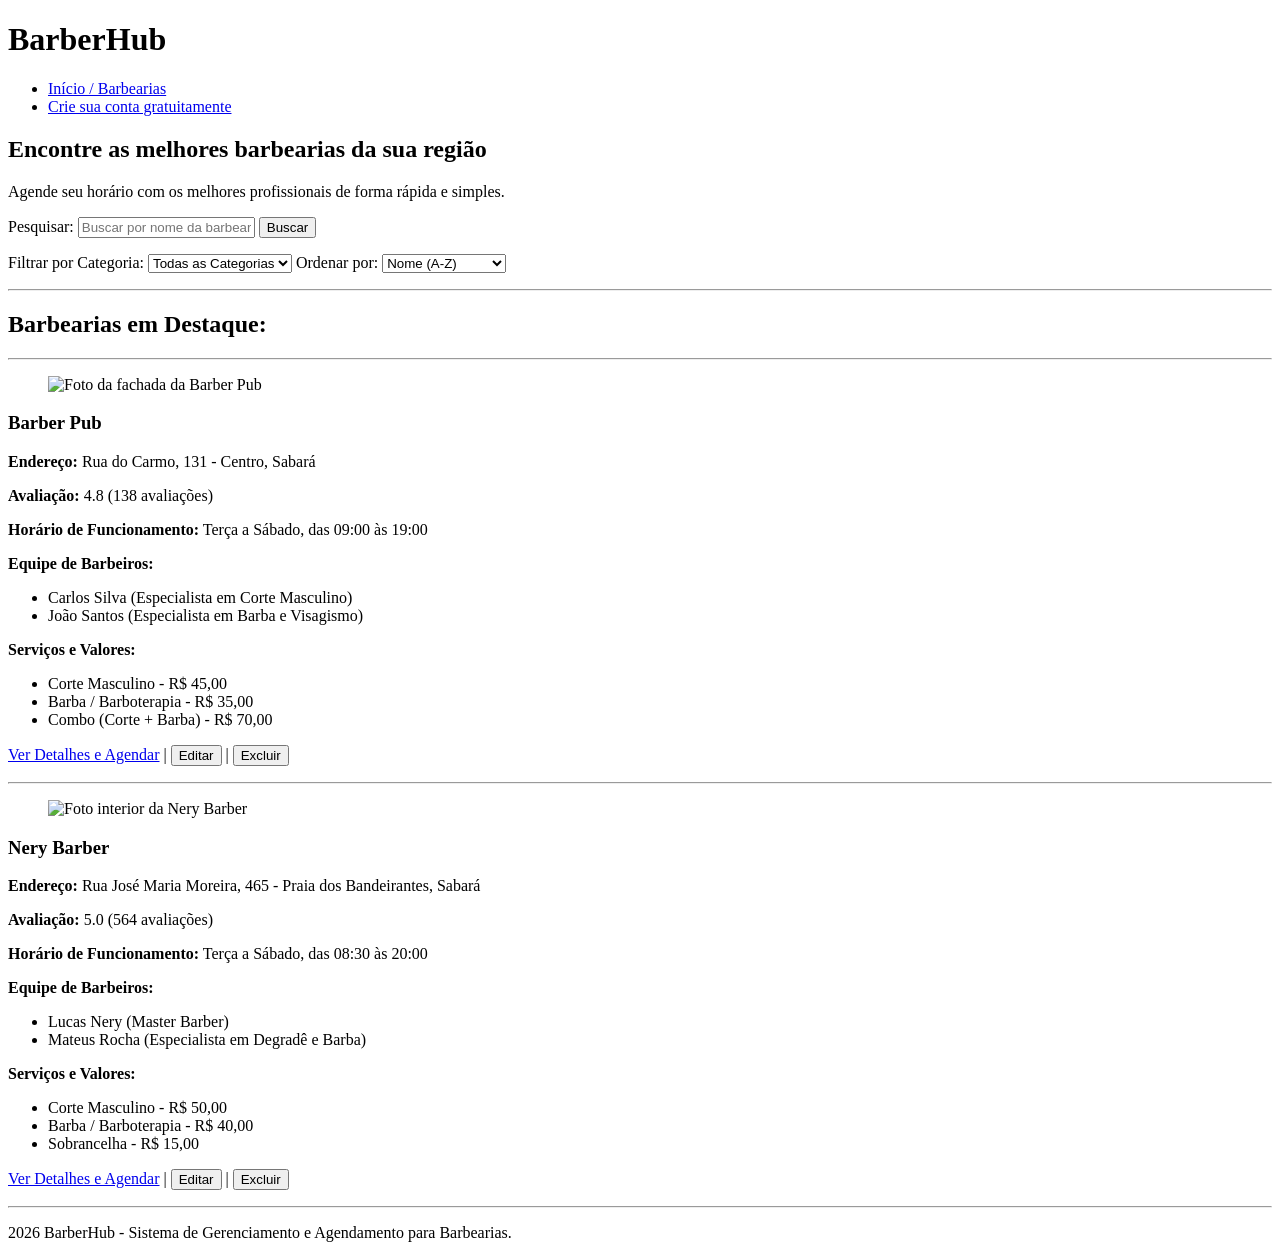
==== index.html @ bd645b92 "fix: ajusta hierarquia de titulos, rotulo de busca, links de navegacao e ids do formulario" ====
<!DOCTYPE html>
<html lang="pt-BR">
<head>
    <meta charset="UTF-8">
    <meta name="viewport" content="width=device-width, initial-scale=1.0">
    <title>BarberHub - Encontre sua Barbearia</title>
</head>
<body>

    <header>
        <h1>BarberHub</h1>
        <nav>
            <ul>
                <li><a href="index.html">Início / Barbearias</a></li>
                <li><a href="pages/cadastro.html">Crie sua conta gratuitamente</a></li>
            </ul>
        </nav>
    </header>

    <main>
        <section>
            <h2>Encontre as melhores barbearias da sua região</h2>
            <p>Agende seu horário com os melhores profissionais de forma rápida e simples.</p>
            
            <form action="index.html" method="GET">
                <p>
                    <label for="busca">Pesquisar:</label>
                    <input type="text" id="busca" name="busca" placeholder="Buscar por nome da barbearia ou cidade...">
                    <button type="submit">Buscar</button>
                </p>
                <p>
                    <label for="filtro-categoria">Filtrar por Categoria:</label>
                    <select id="filtro-categoria" name="categoria">
                        <option value="todas">Todas as Categorias</option>
                        <option value="tradicional">Tradicional</option>
                        <option value="premium">Premium</option>
                        <option value="pub">Barber Pub / Bar</option>
                    </select>

                    <label for="ordenacao">Ordenar por:</label>
                    <select id="ordenacao" name="ordenacao">
                        <option value="nome">Nome (A-Z)</option>
                        <option value="avaliacao">Melhor Avaliadas</option>
                        <option value="recentes">Mais Recentes</option>
                    </select>
                </p>
            </form>
        </section>

        <hr>

        <section>
            <h2>Barbearias em Destaque:</h2>

            <hr>

            <article>
                <figure>
                    <img src="assets/barberpub.jpg" alt="Foto da fachada da Barber Pub" width="300">
                </figure>
                <h3>Barber Pub</h3>
                <p><strong>Endereço:</strong> Rua do Carmo, 131 - Centro, Sabará</p>
                <p><strong>Avaliação:</strong> 4.8 (138 avaliações)</p>
                <p><strong>Horário de Funcionamento:</strong> Terça a Sábado, das 09:00 às 19:00</p>
                
                <p><strong>Equipe de Barbeiros:</strong></p>
                <ul>
                    <li>Carlos Silva (Especialista em Corte Masculino)</li>
                    <li>João Santos (Especialista em Barba e Visagismo)</li>
                </ul>

                <p><strong>Serviços e Valores:</strong></p>
                <ul>
                    <li>Corte Masculino - R$ 45,00</li>
                    <li>Barba / Barboterapia - R$ 35,00</li>
                    <li>Combo (Corte + Barba) - R$ 70,00</li>
                </ul>
                <p>
                    <a href="pages/detalhesBarberPub.html">Ver Detalhes e Agendar</a> | 
                    <button type="button">Editar</button> | 
                    <button type="button">Excluir</button>
                </p>
            </article>

            <hr>

            <article>
                <figure>
                    <img src="assets/nerybarber.jpg" alt="Foto interior da Nery Barber" width="300">
                </figure>
                <h3>Nery Barber</h3>
                <p><strong>Endereço:</strong> Rua José Maria Moreira, 465 - Praia dos Bandeirantes, Sabará</p>
                <p><strong>Avaliação:</strong> 5.0 (564 avaliações)</p>
                <p><strong>Horário de Funcionamento:</strong> Terça a Sábado, das 08:30 às 20:00</p>
                
                <p><strong>Equipe de Barbeiros:</strong></p>
                <ul>
                    <li>Lucas Nery (Master Barber)</li>
                    <li>Mateus Rocha (Especialista em Degradê e Barba)</li>
                </ul>

                <p><strong>Serviços e Valores:</strong></p>
                <ul>
                    <li>Corte Masculino - R$ 50,00</li>
                    <li>Barba / Barboterapia - R$ 40,00</li>
                    <li>Sobrancelha - R$ 15,00</li>
                </ul>
                <p>
                    <a href="pages/detalhesNeryBarber.html">Ver Detalhes e Agendar</a> | 
                    <button type="button">Editar</button> | 
                    <button type="button">Excluir</button>
                </p>
            </article>
        </section>
    </main>

    <hr>

    <footer>
        <p>2026 BarberHub - Sistema de Gerenciamento e Agendamento para Barbearias.</p>
    </footer>

</body>
</html>
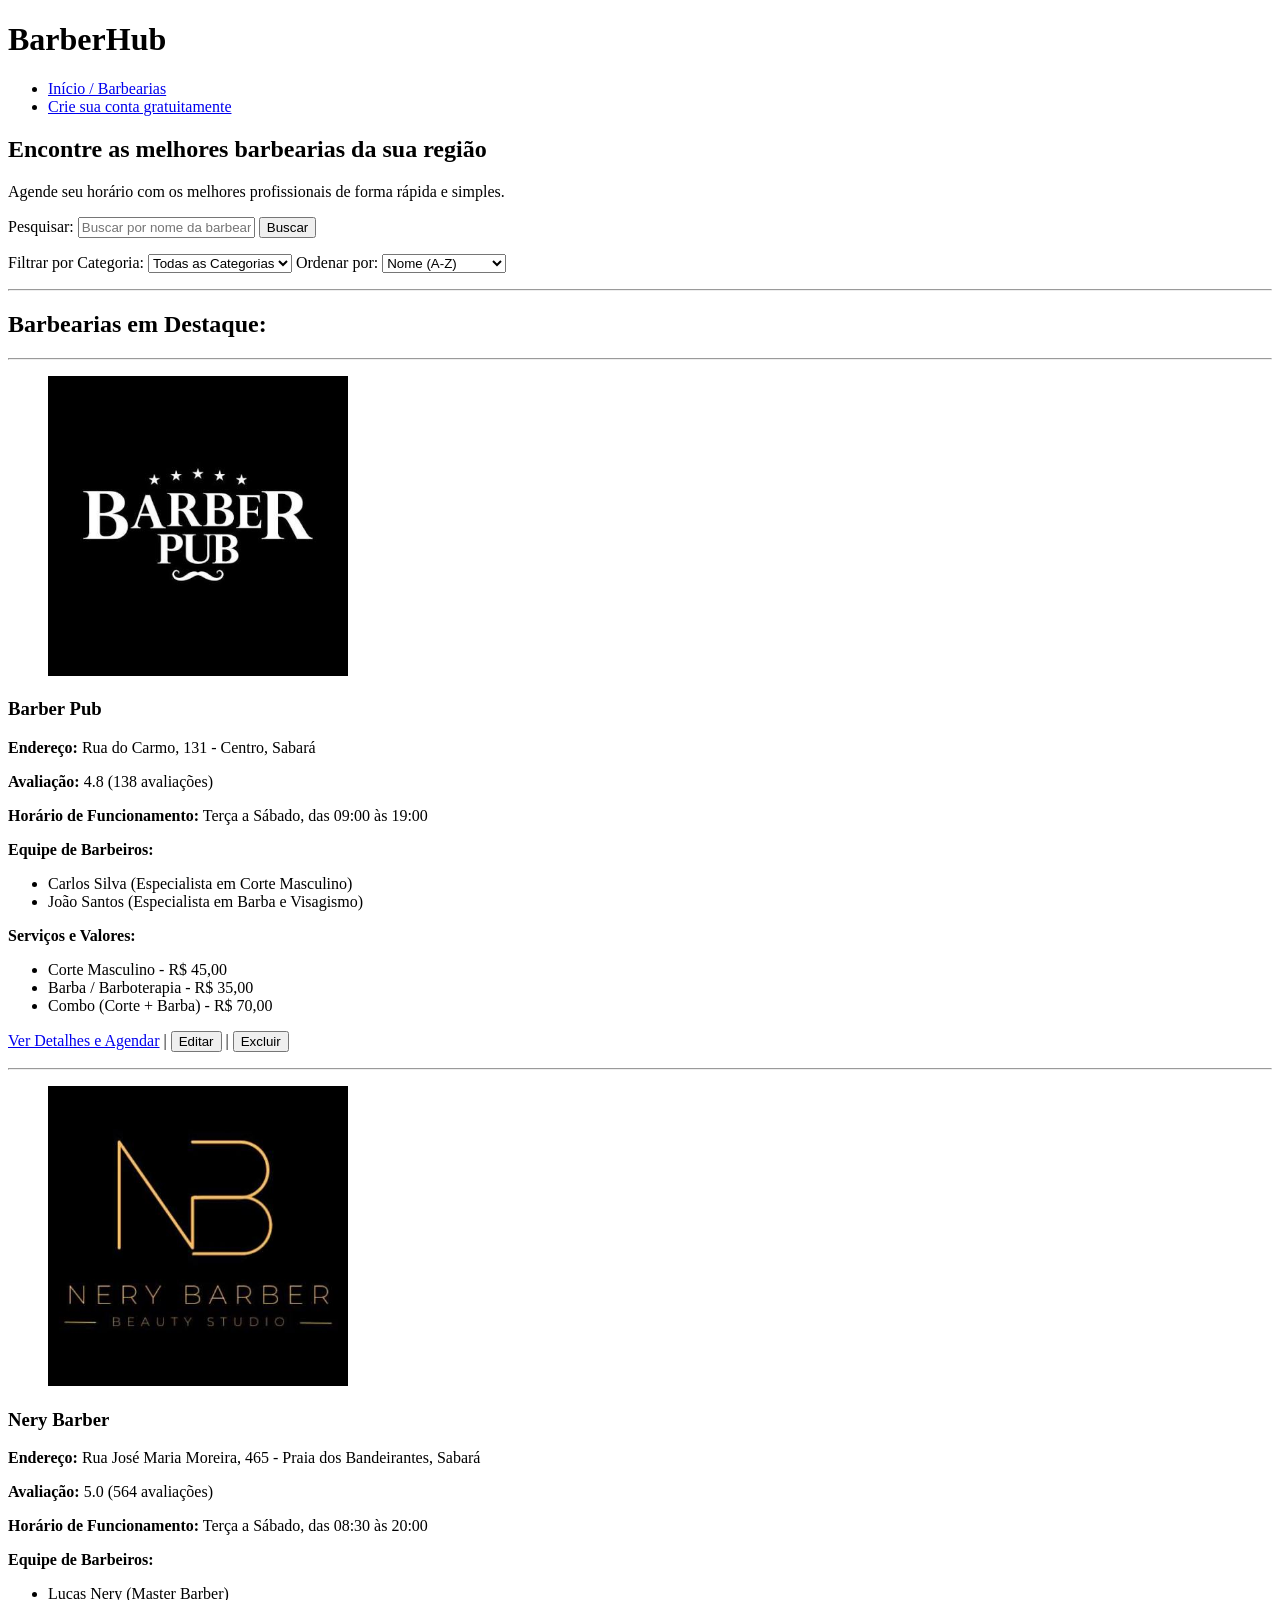
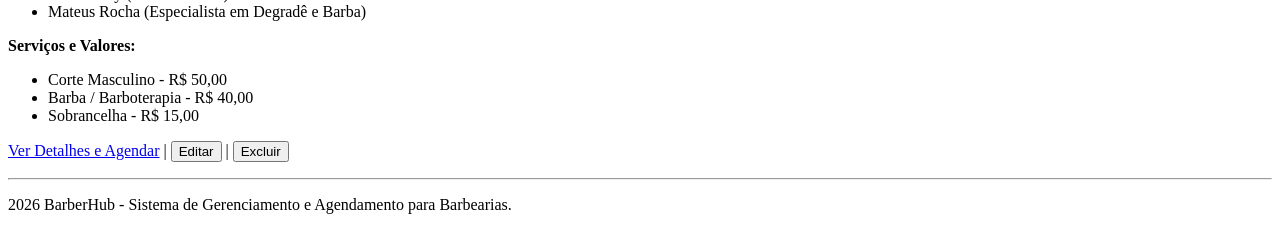
==== commit 9713866a: "fix: ajusta caminhos das imagens e fecha bloco de codigo no readme" ====
--- a/index.html
+++ b/index.html
@@ -56,7 +56,7 @@
 
             <article>
                 <figure>
-                    <img src="assets/barberpub.jpg" alt="Foto da fachada da Barber Pub" width="300">
+                    <img src="assets/img/barberpub.jpg" alt="Foto da fachada da Barber Pub" width="300">
                 </figure>
                 <h3>Barber Pub</h3>
                 <p><strong>Endereço:</strong> Rua do Carmo, 131 - Centro, Sabará</p>
@@ -86,7 +86,7 @@
 
             <article>
                 <figure>
-                    <img src="assets/nerybarber.jpg" alt="Foto interior da Nery Barber" width="300">
+                    <img src="assets/img/nerybarber.jpg" alt="Foto interior da Nery Barber" width="300">
                 </figure>
                 <h3>Nery Barber</h3>
                 <p><strong>Endereço:</strong> Rua José Maria Moreira, 465 - Praia dos Bandeirantes, Sabará</p>
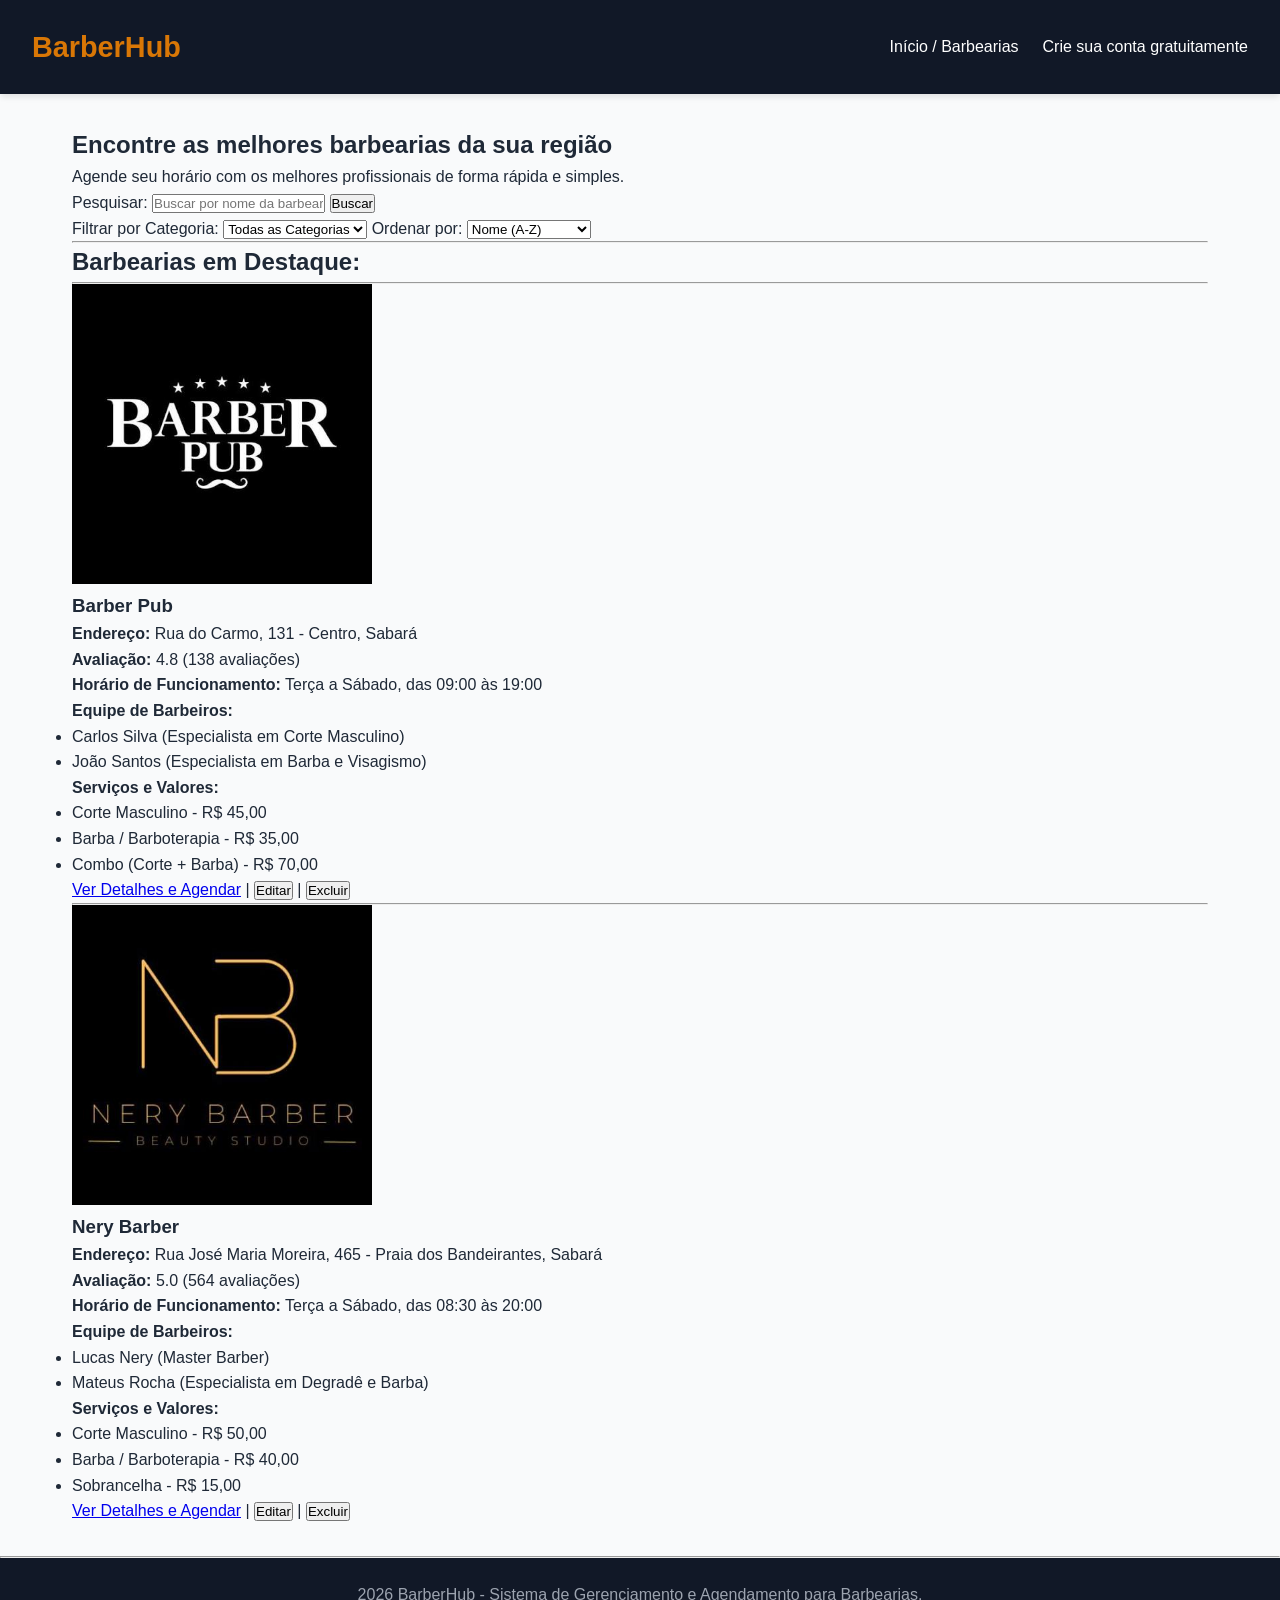
==== commit 689364a4: "style: define identidade visual do sistema e layout base" ====
--- a/index.html
+++ b/index.html
@@ -4,6 +4,7 @@
     <meta charset="UTF-8">
     <meta name="viewport" content="width=device-width, initial-scale=1.0">
     <title>BarberHub - Encontre sua Barbearia</title>
+    <link rel="stylesheet" href="assets/css/style.css">
 </head>
 <body>
 
--- a/assets/css/style.css
+++ b/assets/css/style.css
@@ -0,0 +1,80 @@
+:root {
+    --primary-color: #d97706; 
+    --primary-hover: #b45309;
+    --bg-color: #f9fafb;
+    --text-color: #1f2937;
+    --border-color: #e5e7eb;
+    --card-bg: #ffffff;
+    --danger-color: #dc2626;
+    --font-main: 'Segoe UI', Tahoma, Geneva, Verdana, sans-serif;
+}
+
+* {
+    margin: 0;
+    padding: 0;
+    box-sizing: border-box;
+}
+
+body {
+    font-family: var(--font-main);
+    background-color: var(--bg-color);
+    color: var(--text-color);
+    line-height: 1.6;
+    display: flex;
+    flex-direction: column;
+    min-height: 100vh;
+}
+
+
+*:focus {
+    outline: 2px solid var(--primary-color);
+    outline-offset: 2px;
+}
+
+header {
+    background-color: #111827; 
+    color: #ffffff;
+    padding: 1.5rem 2rem;
+    display: flex;
+    justify-content: space-between;
+    align-items: center;
+    box-shadow: 0 4px 6px -1px rgba(0, 0, 0, 0.1);
+}
+
+header h1 {
+    color: var(--primary-color);
+    font-size: 1.8rem;
+}
+
+nav ul {
+    list-style: none;
+    display: flex;
+    gap: 1.5rem;
+}
+
+nav a {
+    color: #ffffff;
+    text-decoration: none;
+    font-weight: 500;
+    transition: color 0.3s ease;
+}
+
+nav a:hover {
+    color: var(--primary-color);
+}
+
+main {
+    flex: 1; 
+    width: 100%;
+    max-width: 1200px;
+    margin: 0 auto;
+    padding: 2rem;
+}
+
+footer {
+    background-color: #111827;
+    color: #9ca3af;
+    text-align: center;
+    padding: 1.5rem;
+    margin-top: auto;
+}
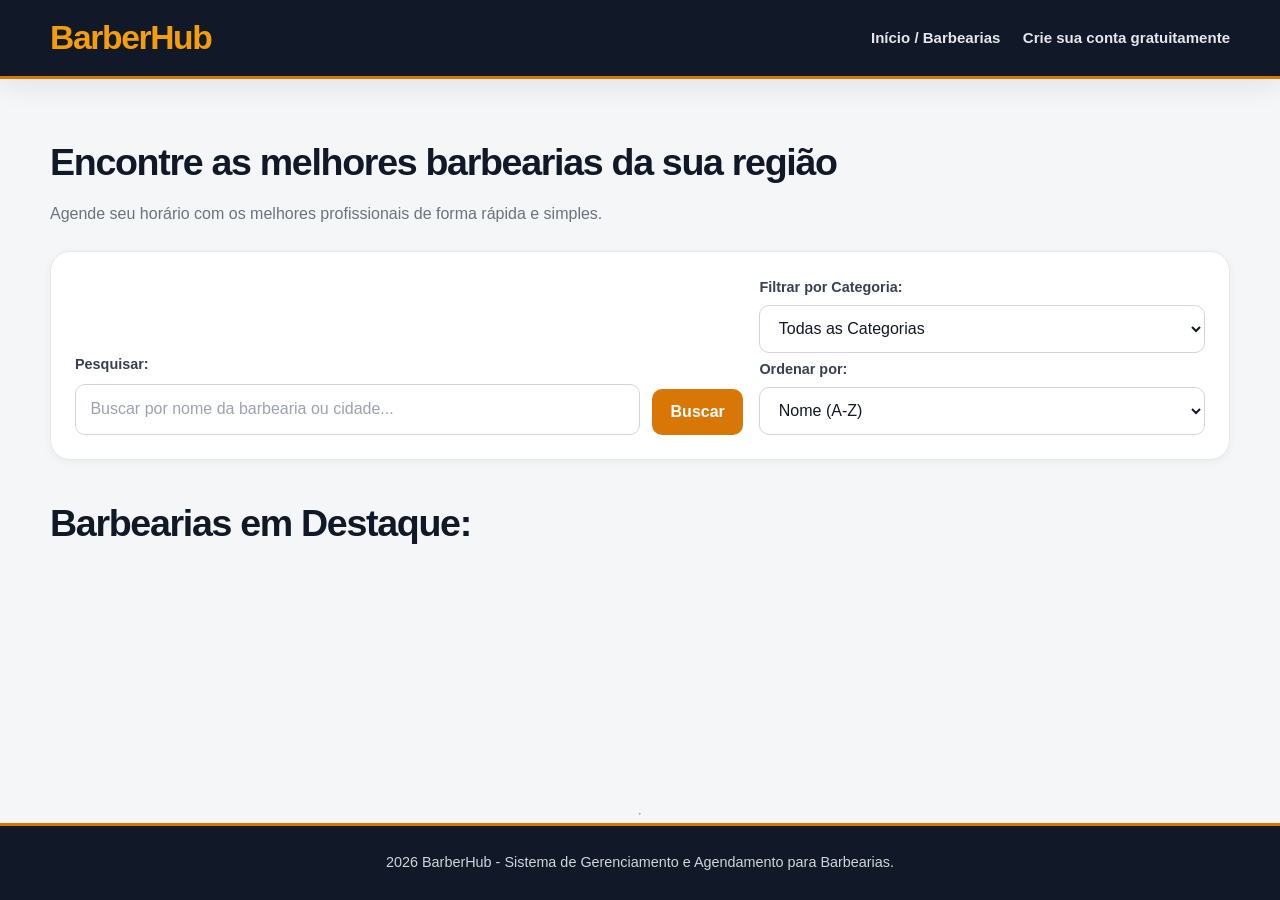
==== commit b131ee3c: "fix: integra JavaScript e corrige funcionalidades do BarberHub" ====
--- a/index.html
+++ b/index.html
@@ -1,3 +1,4 @@
+
 <!DOCTYPE html>
 <html lang="pt-BR">
 <head>
@@ -12,37 +13,94 @@
         <h1>BarberHub</h1>
         <nav>
             <ul>
-                <li><a href="index.html">Início / Barbearias</a></li>
-                <li><a href="pages/cadastro.html">Crie sua conta gratuitamente</a></li>
+                <li>
+                    <a href="index.html">
+                        Início / Barbearias
+                    </a>
+                </li>
+                <li>
+                    <a href="pages/cadastro.html">
+                        Crie sua conta gratuitamente
+                    </a>
+                </li>
             </ul>
         </nav>
     </header>
 
     <main>
         <section>
-            <h2>Encontre as melhores barbearias da sua região</h2>
-            <p>Agende seu horário com os melhores profissionais de forma rápida e simples.</p>
-            
-            <form action="index.html" method="GET">
+            <h2>
+                Encontre as melhores barbearias da sua região
+            </h2>
+
+            <p>
+                Agende seu horário com os melhores
+                profissionais de forma rápida e simples.
+            </p>
+
+            <form action="index.html"
+                  method="GET"
+                  onsubmit="return false;">
+
                 <p>
-                    <label for="busca">Pesquisar:</label>
-                    <input type="text" id="busca" name="busca" placeholder="Buscar por nome da barbearia ou cidade...">
-                    <button type="submit">Buscar</button>
+                    <label for="busca">
+                        Pesquisar:
+                    </label>
+
+                    <input
+                        type="text"
+                        id="busca"
+                        name="busca"
+                        placeholder="Buscar por nome da barbearia ou cidade..."
+                    >
+
+                    <button type="button" id="botao-buscar">
+                        Buscar
+                    </button>
                 </p>
+
                 <p>
-                    <label for="filtro-categoria">Filtrar por Categoria:</label>
-                    <select id="filtro-categoria" name="categoria">
-                        <option value="todas">Todas as Categorias</option>
-                        <option value="tradicional">Tradicional</option>
-                        <option value="premium">Premium</option>
-                        <option value="pub">Barber Pub / Bar</option>
+                    <label for="filtro-categoria">
+                        Filtrar por Categoria:
+                    </label>
+
+                    <select
+                        id="filtro-categoria"
+                        name="categoria"
+                    >
+                        <option value="todas">
+                            Todas as Categorias
+                        </option>
+
+                        <option value="tradicional">
+                            Tradicional
+                        </option>
+
+                        <option value="premium">
+                            Premium
+                        </option>
+
+                        <option value="pub">
+                            Barber Pub / Bar
+                        </option>
                     </select>
 
-                    <label for="ordenacao">Ordenar por:</label>
+                    <label for="ordenacao">
+                        Ordenar por:
+                    </label>
+
                     <select id="ordenacao" name="ordenacao">
-                        <option value="nome">Nome (A-Z)</option>
-                        <option value="avaliacao">Melhor Avaliadas</option>
-                        <option value="recentes">Mais Recentes</option>
+                        <option value="nome">
+                            Nome (A-Z)
+                        </option>
+
+                        <option value="avaliacao">
+                            Melhor Avaliadas
+                        </option>
+
+                        <option value="recentes">
+                            Mais Recentes
+                        </option>
                     </select>
                 </p>
             </form>
@@ -53,73 +111,41 @@
         <section>
             <h2>Barbearias em Destaque:</h2>
 
-            <hr>
+            <p
+                id="estado-lista"
+                role="status"
+                aria-live="polite"
+            ></p>
+        </section>
 
-            <article>
-                <figure>
-                    <img src="assets/img/barberpub.jpg" alt="Foto da fachada da Barber Pub" width="300">
-                </figure>
-                <h3>Barber Pub</h3>
-                <p><strong>Endereço:</strong> Rua do Carmo, 131 - Centro, Sabará</p>
-                <p><strong>Avaliação:</strong> 4.8 (138 avaliações)</p>
-                <p><strong>Horário de Funcionamento:</strong> Terça a Sábado, das 09:00 às 19:00</p>
-                
-                <p><strong>Equipe de Barbeiros:</strong></p>
-                <ul>
-                    <li>Carlos Silva (Especialista em Corte Masculino)</li>
-                    <li>João Santos (Especialista em Barba e Visagismo)</li>
-                </ul>
+        <section
+            id="lista-barbearias"
+            aria-label="Barbearias cadastradas"
+        >
+            <!--
+                As barbearias serão carregadas
+                automaticamente pelo JavaScript.
 
-                <p><strong>Serviços e Valores:</strong></p>
-                <ul>
-                    <li>Corte Masculino - R$ 45,00</li>
-                    <li>Barba / Barboterapia - R$ 35,00</li>
-                    <li>Combo (Corte + Barba) - R$ 70,00</li>
-                </ul>
-                <p>
-                    <a href="pages/detalhesBarberPub.html">Ver Detalhes e Agendar</a> | 
-                    <button type="button">Editar</button> | 
-                    <button type="button">Excluir</button>
-                </p>
-            </article>
-
-            <hr>
-
-            <article>
-                <figure>
-                    <img src="assets/img/nerybarber.jpg" alt="Foto interior da Nery Barber" width="300">
-                </figure>
-                <h3>Nery Barber</h3>
-                <p><strong>Endereço:</strong> Rua José Maria Moreira, 465 - Praia dos Bandeirantes, Sabará</p>
-                <p><strong>Avaliação:</strong> 5.0 (564 avaliações)</p>
-                <p><strong>Horário de Funcionamento:</strong> Terça a Sábado, das 08:30 às 20:00</p>
-                
-                <p><strong>Equipe de Barbeiros:</strong></p>
-                <ul>
-                    <li>Lucas Nery (Master Barber)</li>
-                    <li>Mateus Rocha (Especialista em Degradê e Barba)</li>
-                </ul>
-
-                <p><strong>Serviços e Valores:</strong></p>
-                <ul>
-                    <li>Corte Masculino - R$ 50,00</li>
-                    <li>Barba / Barboterapia - R$ 40,00</li>
-                    <li>Sobrancelha - R$ 15,00</li>
-                </ul>
-                <p>
-                    <a href="pages/detalhesNeryBarber.html">Ver Detalhes e Agendar</a> | 
-                    <button type="button">Editar</button> | 
-                    <button type="button">Excluir</button>
-                </p>
-            </article>
+                Os dados são recuperados do
+                localStorage, preservando os
+                cadastros já existentes.
+            -->
         </section>
     </main>
 
     <hr>
 
     <footer>
-        <p>2026 BarberHub - Sistema de Gerenciamento e Agendamento para Barbearias.</p>
+        <p>
+            2026 BarberHub - Sistema de Gerenciamento
+            e Agendamento para Barbearias.
+        </p>
     </footer>
+
+    <script
+        src="assets/js/script.js"
+        defer
+    ></script>
 
 </body>
 </html>
--- a/assets/css/style.css
+++ b/assets/css/style.css
@@ -1,80 +1,799 @@
+/* =========================================================
+   BARBERHUB — FOLHA DE ESTILOS GLOBAL
+   Compatível com index.html e páginas dentro de /pages
+   ========================================================= */
+
+/* 1. Design tokens */
 :root {
-    --primary-color: #d97706; 
-    --primary-hover: #b45309;
-    --bg-color: #f9fafb;
-    --text-color: #1f2937;
-    --border-color: #e5e7eb;
-    --card-bg: #ffffff;
-    --danger-color: #dc2626;
-    --font-main: 'Segoe UI', Tahoma, Geneva, Verdana, sans-serif;
-}
-
-* {
-    margin: 0;
-    padding: 0;
+    --bh-primary: #d97706;
+    --bh-primary-hover: #b45309;
+    --bh-primary-soft: #fff7ed;
+    --bh-dark: #111827;
+    --bh-dark-soft: #1f2937;
+    --bh-bg: #f5f6f8;
+    --bh-surface: #ffffff;
+    --bh-text: #1f2937;
+    --bh-muted: #6b7280;
+    --bh-border: #e5e7eb;
+    --bh-border-strong: #d1d5db;
+    --bh-danger: #dc2626;
+    --bh-danger-hover: #b91c1c;
+    --bh-success: #15803d;
+    --bh-radius-sm: 8px;
+    --bh-radius-md: 14px;
+    --bh-radius-lg: 20px;
+    --bh-shadow-sm: 0 2px 8px rgba(17, 24, 39, .05);
+    --bh-shadow-md: 0 8px 24px rgba(17, 24, 39, .08);
+    --bh-shadow-lg: 0 14px 35px rgba(17, 24, 39, .12);
+    --bh-transition: 180ms ease;
+    --bh-container: 1180px;
+    --bh-font: "Segoe UI", Tahoma, Geneva, Verdana, sans-serif;
+}
+
+/* 2. Reset e acessibilidade */
+*, *::before, *::after {
     box-sizing: border-box;
 }
 
+html {
+    scroll-behavior: smooth;
+    scroll-padding-top: 1rem;
+}
+
 body {
-    font-family: var(--font-main);
-    background-color: var(--bg-color);
-    color: var(--text-color);
-    line-height: 1.6;
+    min-height: 100vh;
+    margin: 0;
     display: flex;
     flex-direction: column;
-    min-height: 100vh;
-}
-
-
-*:focus {
-    outline: 2px solid var(--primary-color);
-    outline-offset: 2px;
-}
-
+    color: var(--bh-text);
+    background: var(--bh-bg);
+    font-family: var(--bh-font);
+    font-size: 16px;
+    line-height: 1.6;
+    -webkit-font-smoothing: antialiased;
+}
+
+img {
+    display: block;
+    max-width: 100%;
+}
+
+a {
+    color: var(--bh-primary-hover);
+    text-underline-offset: 3px;
+    transition: color var(--bh-transition);
+}
+
+a:hover {
+    color: var(--bh-primary);
+}
+
+button, input, select, textarea {
+    font: inherit;
+}
+
+button, select, input[type="checkbox"], input[type="radio"] {
+    cursor: pointer;
+}
+
+button:disabled, input:disabled, select:disabled, textarea:disabled {
+    cursor: not-allowed;
+    opacity: .65;
+}
+
+:focus-visible {
+    outline: 3px solid var(--bh-primary);
+    outline-offset: 3px;
+}
+
+::selection {
+    color: #fff;
+    background: var(--bh-primary);
+}
+
+/* 3. Cabeçalho e navegação */
 header {
-    background-color: #111827; 
-    color: #ffffff;
-    padding: 1.5rem 2rem;
     display: flex;
+    align-items: center;
     justify-content: space-between;
+    flex-wrap: wrap;
+    gap: 1rem 2rem;
+    padding: 1.1rem max(1.5rem, calc((100% - var(--bh-container)) / 2));
+    color: #fff;
+    background: var(--bh-dark);
+    border-bottom: 3px solid var(--bh-primary);
+    box-shadow: var(--bh-shadow-md);
+}
+
+header h1 {
+    margin: 0;
+    color: #f59e0b;
+    font-size: clamp(1.6rem, 3vw, 2.1rem);
+    font-weight: 800;
+    line-height: 1.2;
+    letter-spacing: -.04em;
+}
+
+nav ul {
+    display: flex;
     align-items: center;
-    box-shadow: 0 4px 6px -1px rgba(0, 0, 0, 0.1);
-}
-
-header h1 {
-    color: var(--primary-color);
-    font-size: 1.8rem;
-}
-
-nav ul {
+    flex-wrap: wrap;
+    gap: .4rem 1.4rem;
+    margin: 0;
+    padding: 0;
     list-style: none;
+}
+
+nav a {
+    display: inline-flex;
+    align-items: center;
+    min-height: 40px;
+    color: #e5e7eb;
+    font-size: .94rem;
+    font-weight: 650;
+    text-decoration: none;
+}
+
+nav a:hover {
+    color: #fbbf24;
+}
+
+/* 4. Layout principal e títulos */
+main {
+    flex: 1;
+    width: min(var(--bh-container), calc(100% - 3rem));
+    margin-inline: auto;
+    padding-block: clamp(2rem, 5vw, 3.75rem);
+}
+
+main > section {
+    min-width: 0;
+    margin-bottom: 2.5rem;
+}
+
+main h2 {
+    margin: 0 0 .75rem;
+    color: var(--bh-dark);
+    font-size: clamp(1.65rem, 3vw, 2.35rem);
+    font-weight: 800;
+    line-height: 1.25;
+    letter-spacing: -.035em;
+}
+
+main h3 {
+    margin: 0;
+    color: var(--bh-dark);
+    font-size: 1.25rem;
+    line-height: 1.35;
+}
+
+main h4 {
+    margin: 0 0 .65rem;
+    color: var(--bh-dark);
+    font-size: 1.05rem;
+}
+
+main > section > p {
+    color: var(--bh-muted);
+}
+
+main > hr, main > section > hr {
+    display: none;
+}
+
+/* 5. Pesquisa e filtros da página inicial */
+form[action="index.html"] {
+    display: grid;
+    grid-template-columns: minmax(0, 1.5fr) minmax(0, 1fr);
+    align-items: end;
+    gap: 1rem;
+    margin: 1.5rem 0 2.5rem;
+    padding: clamp(1rem, 3vw, 1.5rem);
+    background: var(--bh-surface);
+    border: 1px solid var(--bh-border);
+    border-radius: var(--bh-radius-lg);
+    box-shadow: var(--bh-shadow-sm);
+}
+
+form[action="index.html"] > p {
+    min-width: 0;
     display: flex;
+    flex-direction: column;
+    gap: .45rem;
+    margin: 0;
+}
+
+form[action="index.html"] > p:first-child {
+    display: grid;
+    grid-template-columns: minmax(0, 1fr) auto;
+    align-items: end;
+    gap: .5rem .75rem;
+}
+
+form[action="index.html"] > p:first-child label {
+    grid-column: 1 / -1;
+}
+
+form[action="index.html"] > p:first-child input {
+    min-width: 0;
+}
+
+form[action="index.html"] > p:first-child button {
+    width: auto;
+    margin: 0;
+}
+
+form[action="index.html"] label {
+    margin: 0;
+    font-size: .9rem;
+    font-weight: 700;
+}
+
+form[action="index.html"] > p:nth-child(2) {
+    display: grid;
+    grid-template-columns: 1fr;
+    gap: .35rem;
+}
+
+/* 6. Grade da listagem: cartões sempre alinhados */
+main > section:has(> article) {
+    display: grid;
+    grid-template-columns: repeat(2, minmax(0, 1fr));
+    align-items: stretch;
     gap: 1.5rem;
 }
 
-nav a {
-    color: #ffffff;
+/* Títulos e introdução ocupam a largura da grade */
+main > section:has(> article) > h2,
+main > section:has(> article) > h3,
+main > section:has(> article) > p {
+    grid-column: 1 / -1;
+}
+
+/* Separadores HTML antigos não devem virar colunas vazias */
+main > section:has(> article) > hr {
+    display: none;
+}
+
+/* 7. Cartões de barbearia e painéis */
+article {
+    min-width: 0;
+    display: flex;
+    flex-direction: column;
+    align-items: stretch;
+    gap: .8rem;
+    padding: 1.35rem;
+    background: var(--bh-surface);
+    border: 1px solid var(--bh-border);
+    border-radius: var(--bh-radius-lg);
+    box-shadow: var(--bh-shadow-sm);
+    transition: transform var(--bh-transition), box-shadow var(--bh-transition), border-color var(--bh-transition);
+}
+
+main > section:has(> article) > article:hover {
+    transform: translateY(-3px);
+    border-color: #f3c27a;
+    box-shadow: var(--bh-shadow-lg);
+}
+
+article figure {
+    width: 100%;
+    margin: 0 0 .25rem;
+}
+
+article figure img {
+    width: 100%;
+    height: 230px;
+    object-fit: cover;
+    object-position: center;
+    background: #e5e7eb;
+    border-radius: var(--bh-radius-md);
+}
+
+article p {
+    margin: 0;
+    color: var(--bh-muted);
+    overflow-wrap: anywhere;
+}
+
+article p strong {
+    color: var(--bh-dark-soft);
+}
+
+article ul {
+    display: grid;
+    gap: .4rem;
+    margin: 0;
+    padding-left: 1.25rem;
+}
+
+article li {
+    padding-left: .1rem;
+    color: #4b5563;
+}
+
+article li::marker {
+    color: var(--bh-primary);
+}
+
+/* Linha de ações dos cartões da página inicial */
+main > section:has(> article) > article > p:last-child {
+    display: flex;
+    align-items: center;
+    flex-wrap: wrap;
+    gap: .55rem;
+    margin-top: auto;
+    padding-top: 1rem;
+    border-top: 1px solid var(--bh-border);
+}
+
+main > section:has(> article) > article > p:last-child > a,
+main > section:has(> article) > article > p:last-child > button {
+    flex: 1 1 auto;
+    min-width: 0;
+    min-height: 42px;
+    display: inline-flex;
+    align-items: center;
+    justify-content: center;
+    margin: 0;
+    padding: .65rem .8rem;
+    border-radius: var(--bh-radius-sm);
+    font-size: .88rem;
+    font-weight: 700;
+    text-align: center;
     text-decoration: none;
-    font-weight: 500;
-    transition: color 0.3s ease;
-}
-
-nav a:hover {
-    color: var(--primary-color);
-}
-
-main {
-    flex: 1; 
-    width: 100%;
-    max-width: 1200px;
-    margin: 0 auto;
-    padding: 2rem;
-}
-
+}
+
+main > section:has(> article) > article > p:last-child > a {
+    color: #fff;
+    background: var(--bh-primary);
+}
+
+main > section:has(> article) > article > p:last-child > a:hover {
+    color: #fff;
+    background: var(--bh-primary-hover);
+}
+
+/* Botões de gerenciamento do HTML atual */
+main > section:has(> article) > article > p:last-child > button:last-of-type {
+    color: #fff;
+    background: var(--bh-danger);
+}
+
+main > section:has(> article) > article > p:last-child > button:last-of-type:hover {
+    background: var(--bh-danger-hover);
+}
+
+/* 8. Botões globais */
+button, input[type="submit"], input[type="button"], input[type="reset"], .btn-primary {
+    min-height: 46px;
+    display: inline-flex;
+    align-items: center;
+    justify-content: center;
+    gap: .45rem;
+    padding: .72rem 1.1rem;
+    color: #fff;
+    background: var(--bh-primary);
+    border: 1px solid transparent;
+    border-radius: 10px;
+    font-weight: 750;
+    line-height: 1.3;
+    text-align: center;
+    text-decoration: none;
+    transition: background var(--bh-transition), box-shadow var(--bh-transition), transform var(--bh-transition);
+}
+
+button:hover, input[type="submit"]:hover, input[type="button"]:hover, .btn-primary:hover {
+    color: #fff;
+    background: var(--bh-primary-hover);
+    box-shadow: 0 5px 14px rgba(217, 119, 6, .2);
+}
+
+button:active {
+    transform: translateY(1px);
+}
+
+.btn-danger {
+    color: #fff;
+    background: var(--bh-danger);
+}
+
+.btn-danger:hover {
+    background: var(--bh-danger-hover);
+}
+
+.btn-secondary {
+    color: var(--bh-dark);
+    background: #fff;
+    border-color: var(--bh-border-strong);
+}
+
+.btn-secondary:hover {
+    color: var(--bh-dark);
+    background: #f3f4f6;
+}
+
+/* 9. Todos os formulários de cadastro, login e agendamento */
+main form:not([action="index.html"]) {
+    width: 100%;
+    max-width: 820px;
+    margin: 1.5rem auto 0;
+}
+
+fieldset {
+    min-width: 0;
+    margin: 0 0 1.4rem;
+    padding: clamp(1rem, 3vw, 1.6rem);
+    background: var(--bh-surface);
+    border: 1px solid var(--bh-border);
+    border-radius: var(--bh-radius-lg);
+    box-shadow: var(--bh-shadow-sm);
+}
+
+legend {
+    max-width: 100%;
+    padding: .4rem .8rem;
+    color: #fff;
+    background: var(--bh-dark);
+    border-radius: var(--bh-radius-sm);
+    font-size: .92rem;
+    font-weight: 800;
+    line-height: 1.5;
+}
+
+fieldset > p {
+    margin: 1rem 0 0;
+}
+
+fieldset > p:first-of-type {
+    margin-top: .4rem;
+}
+
+form label {
+    display: block;
+    margin: 0 0 .4rem;
+    color: #374151;
+    font-size: .92rem;
+    font-weight: 700;
+}
+
+form label + br {
+    display: none;
+}
+
+/* Campos com largura consistente */
+form input:not([type="radio"]):not([type="checkbox"]):not([type="file"]):not([type="submit"]):not([type="button"]):not([type="reset"]):not([type="hidden"]),
+form select,
+form textarea {
+    display: block;
+    width: 100%;
+    min-width: 0;
+    min-height: 48px;
+    padding: .78rem .9rem;
+    color: var(--bh-dark);
+    background: #fff;
+    border: 1px solid var(--bh-border-strong);
+    border-radius: 10px;
+    font-size: 1rem;
+    line-height: 1.5;
+    transition: border-color var(--bh-transition), box-shadow var(--bh-transition);
+}
+
+form input::placeholder, form textarea::placeholder {
+    color: #9ca3af;
+}
+
+form input:focus, form select:focus, form textarea:focus {
+    outline: none;
+    border-color: var(--bh-primary);
+    box-shadow: 0 0 0 4px rgba(217, 119, 6, .12);
+}
+
+form textarea {
+    min-height: 130px;
+    resize: vertical;
+}
+
+form input[type="file"] {
+    display: block;
+    width: 100%;
+    padding: .75rem;
+    background: #fff;
+    border: 1px dashed var(--bh-border-strong);
+    border-radius: var(--bh-radius-sm);
+}
+
+form input[type="checkbox"], form input[type="radio"] {
+    width: 18px;
+    height: 18px;
+    margin: 0 .45rem 0 0;
+    accent-color: var(--bh-primary);
+    vertical-align: middle;
+}
+
+/* Etapas/equipe no cadastro de barbearia */
+fieldset > div {
+    min-width: 0;
+    margin-top: 1rem;
+    padding: 1rem;
+    background: #fafafa;
+    border: 1px solid var(--bh-border);
+    border-radius: var(--bh-radius-md);
+}
+
+fieldset > div > p {
+    margin-top: .85rem;
+}
+
+fieldset > hr {
+    margin: 1rem 0;
+    border: 0;
+    border-top: 1px solid var(--bh-border);
+}
+
+/* Lista de dias de funcionamento */
+fieldset > ul {
+    display: grid;
+    grid-template-columns: repeat(2, minmax(0, 1fr));
+    gap: .5rem;
+    margin: .7rem 0 0;
+    padding: 0;
+    list-style: none;
+}
+
+fieldset > ul li {
+    display: flex;
+    align-items: center;
+    gap: .5rem;
+    padding: .7rem .8rem;
+    background: #fff;
+    border: 1px solid var(--bh-border);
+    border-radius: var(--bh-radius-sm);
+}
+
+fieldset > ul label {
+    margin: 0;
+    font-weight: 550;
+    cursor: pointer;
+}
+
+/* Opções de serviços com radio/checkbox, se envolvidas por <p> */
+fieldset p:has(input[type="radio"]),
+fieldset p:has(input[type="checkbox"]) {
+    display: flex;
+    align-items: center;
+    gap: .55rem;
+    margin-top: .65rem;
+    padding: .75rem .85rem;
+    background: #fff;
+    border: 1px solid var(--bh-border);
+    border-radius: var(--bh-radius-sm);
+}
+
+fieldset p:has(input[type="radio"]) label,
+fieldset p:has(input[type="checkbox"]) label {
+    flex: 1;
+    margin: 0;
+    cursor: pointer;
+}
+
+/* Botões de formulário */
+main form > p:has(> button) {
+    margin-top: 1rem;
+}
+
+main form > p > button[type="submit"],
+main form > button[type="submit"] {
+    width: 100%;
+}
+
+main form > p > button[type="button"] {
+    margin-top: .5rem;
+}
+
+/* 10. Páginas de escolha de cadastro */
+main > section:has(> a[href*="cadastroUsuario"], > a[href*="cadastroBarbearia"]) {
+    display: grid;
+    grid-template-columns: repeat(2, minmax(0, 1fr));
+    gap: 1rem;
+}
+
+main > section:has(> a[href*="cadastroUsuario"], > a[href*="cadastroBarbearia"]) > h2,
+main > section:has(> a[href*="cadastroUsuario"], > a[href*="cadastroBarbearia"]) > p {
+    grid-column: 1 / -1;
+}
+
+/* 11. Detalhes e agendamento */
+main > section > figure {
+    margin: 1.25rem 0;
+}
+
+main > section > figure img {
+    width: 100%;
+    max-height: 390px;
+    object-fit: cover;
+    border-radius: var(--bh-radius-lg);
+    box-shadow: var(--bh-shadow-md);
+}
+
+/* 12. Confirmação */
+main > section > article[style] {
+    width: 100%;
+    max-width: 760px;
+    margin: 1.5rem auto;
+    padding: clamp(1rem, 3vw, 2rem) !important;
+    color: var(--bh-text);
+    background: var(--bh-surface) !important;
+    border: 1px solid var(--bh-border) !important;
+    border-radius: var(--bh-radius-lg);
+    box-shadow: var(--bh-shadow-md);
+}
+
+main > section > article[style] hr {
+    display: block;
+    margin: 1.25rem 0;
+    border: 0;
+    border-top: 1px solid var(--bh-border);
+}
+
+main > section > article[style] p {
+    margin: .6rem 0;
+}
+
+/* 13. Tabelas, se houver */
+table {
+    width: 100%;
+    border-collapse: collapse;
+    background: var(--bh-surface);
+    border-radius: var(--bh-radius-md);
+    overflow: hidden;
+}
+
+th, td {
+    padding: .85rem 1rem;
+    text-align: left;
+    border-bottom: 1px solid var(--bh-border);
+}
+
+th {
+    color: #fff;
+    background: var(--bh-dark);
+}
+
+/* 14. Rodapé */
 footer {
-    background-color: #111827;
-    color: #9ca3af;
+    margin-top: auto;
+    padding: 1.6rem 1rem;
+    color: #d1d5db;
+    background: var(--bh-dark);
+    border-top: 3px solid var(--bh-primary);
     text-align: center;
-    padding: 1.5rem;
-    margin-top: auto;
-}+    font-size: .9rem;
+}
+
+footer p {
+    margin: 0;
+}
+
+/* 15. Tablets */
+@media (max-width: 850px) {
+    main {
+        width: min(100% - 2rem, var(--bh-container));
+    }
+
+    main > section:has(> article) {
+        gap: 1.1rem;
+    }
+
+    article {
+        padding: 1.1rem;
+    }
+
+    article figure img {
+        height: 210px;
+    }
+
+    header {
+        padding-inline: 1.25rem;
+    }
+}
+
+/* 16. Celulares */
+@media (max-width: 600px) {
+    header {
+        flex-direction: column;
+        align-items: center;
+        text-align: center;
+        gap: .75rem;
+        padding: 1.1rem 1rem;
+    }
+
+    nav ul {
+        justify-content: center;
+        gap: .35rem 1rem;
+    }
+
+    nav a {
+        font-size: .88rem;
+    }
+
+    main {
+        width: calc(100% - 2rem);
+        padding-block: 1.6rem 2.5rem;
+    }
+
+    main > section {
+        margin-bottom: 2rem;
+    }
+
+    main > section:has(> article) {
+        grid-template-columns: minmax(0, 1fr);
+        gap: 1.1rem;
+    }
+
+    main > section:has(> article) > article {
+        width: 100%;
+        padding: 1rem;
+    }
+
+    article figure img {
+        height: 220px;
+    }
+
+    main > section:has(> article) > article > p:last-child > a,
+    main > section:has(> article) > article > p:last-child > button {
+        flex: 1 1 100%;
+        width: 100%;
+    }
+
+    form[action="index.html"] {
+        grid-template-columns: minmax(0, 1fr);
+        padding: 1rem;
+    }
+
+    form[action="index.html"] > p:first-child {
+        grid-template-columns: minmax(0, 1fr);
+    }
+
+    form[action="index.html"] > p:first-child label {
+        grid-column: auto;
+    }
+
+    form[action="index.html"] > p:first-child button {
+        width: 100%;
+    }
+
+    main form:not([action="index.html"]) {
+        margin-top: 1rem;
+    }
+
+    fieldset {
+        padding: 1rem;
+    }
+
+    fieldset > div {
+        padding: .8rem;
+    }
+
+    fieldset > ul {
+        grid-template-columns: minmax(0, 1fr);
+    }
+
+    main > section:has(> a[href*="cadastroUsuario"], > a[href*="cadastroBarbearia"]) {
+        grid-template-columns: minmax(0, 1fr);
+    }
+
+    main > section > figure img {
+        max-height: 280px;
+    }
+}
+
+/* 17. Movimento reduzido */
+@media (prefers-reduced-motion: reduce) {
+    *, *::before, *::after {
+        scroll-behavior: auto !important;
+        animation-duration: .01ms !important;
+        animation-iteration-count: 1 !important;
+        transition-duration: .01ms !important;
+    }
+}
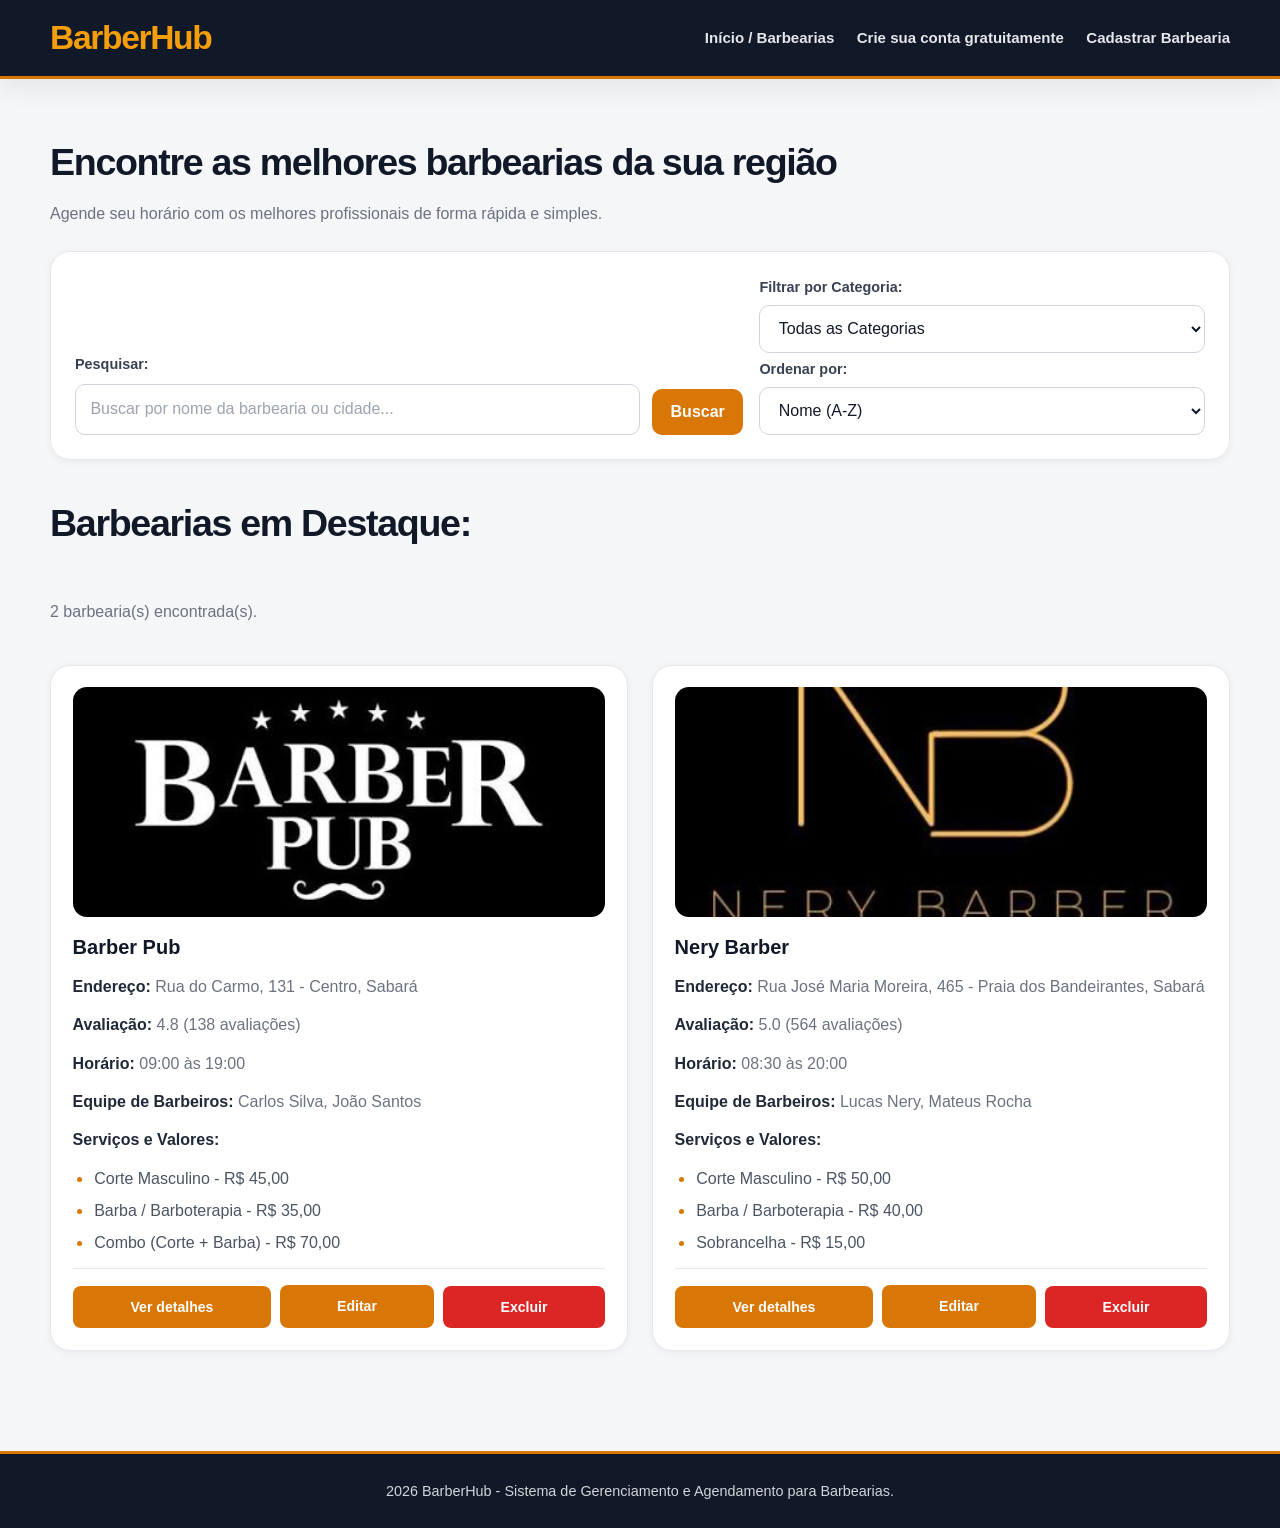
==== commit 51452b84: "fix: preserva layout e integra listagem dinamica na dashboard" ====
--- a/index.html
+++ b/index.html
@@ -2,150 +2,108 @@
 <!DOCTYPE html>
 <html lang="pt-BR">
 <head>
-    <meta charset="UTF-8">
-    <meta name="viewport" content="width=device-width, initial-scale=1.0">
-    <title>BarberHub - Encontre sua Barbearia</title>
-    <link rel="stylesheet" href="assets/css/style.css">
+  <meta charset="UTF-8">
+  <meta name="viewport" content="width=device-width, initial-scale=1.0">
+  <title>BarberHub - Encontre sua Barbearia</title>
+  <link rel="stylesheet" href="assets/css/style.css">
+  <script src="assets/js/script.js" defer></script>
 </head>
 <body>
+  <header>
+    <h1>BarberHub</h1>
 
-    <header>
-        <h1>BarberHub</h1>
-        <nav>
-            <ul>
-                <li>
-                    <a href="index.html">
-                        Início / Barbearias
-                    </a>
-                </li>
-                <li>
-                    <a href="pages/cadastro.html">
-                        Crie sua conta gratuitamente
-                    </a>
-                </li>
-            </ul>
-        </nav>
-    </header>
+    <nav>
+      <ul>
+        <li>
+          <a href="index.html">Início / Barbearias</a>
+        </li>
+        <li>
+          <a href="pages/cadastro.html">
+            Crie sua conta gratuitamente
+          </a>
+        </li>
+        <li>
+          <a href="pages/cadastroBarbearia.html">
+            Cadastrar Barbearia
+          </a>
+        </li>
+      </ul>
+    </nav>
+  </header>
 
-    <main>
-        <section>
-            <h2>
-                Encontre as melhores barbearias da sua região
-            </h2>
+  <main>
+    <section>
+      <h2>
+        Encontre as melhores barbearias da sua região
+      </h2>
 
-            <p>
-                Agende seu horário com os melhores
-                profissionais de forma rápida e simples.
-            </p>
+      <p>
+        Agende seu horário com os melhores profissionais
+        de forma rápida e simples.
+      </p>
 
-            <form action="index.html"
-                  method="GET"
-                  onsubmit="return false;">
+      <form action="index.html" method="GET">
+        <p>
+          <label for="busca">Pesquisar:</label>
 
-                <p>
-                    <label for="busca">
-                        Pesquisar:
-                    </label>
+          <input
+            type="search"
+            id="busca"
+            name="busca"
+            placeholder="Buscar por nome da barbearia ou cidade..."
+          >
 
-                    <input
-                        type="text"
-                        id="busca"
-                        name="busca"
-                        placeholder="Buscar por nome da barbearia ou cidade..."
-                    >
+          <button type="submit">Buscar</button>
+        </p>
 
-                    <button type="button" id="botao-buscar">
-                        Buscar
-                    </button>
-                </p>
+        <p>
+          <label for="filtro-categoria">
+            Filtrar por Categoria:
+          </label>
 
-                <p>
-                    <label for="filtro-categoria">
-                        Filtrar por Categoria:
-                    </label>
+          <select id="filtro-categoria" name="categoria">
+            <option value="todas">Todas as Categorias</option>
+            <option value="tradicional">Tradicional</option>
+            <option value="premium">Premium</option>
+            <option value="pub">Barber Pub / Bar</option>
+          </select>
 
-                    <select
-                        id="filtro-categoria"
-                        name="categoria"
-                    >
-                        <option value="todas">
-                            Todas as Categorias
-                        </option>
+          <label for="ordenacao">Ordenar por:</label>
 
-                        <option value="tradicional">
-                            Tradicional
-                        </option>
+          <select id="ordenacao" name="ordenacao">
+            <option value="nome">Nome (A-Z)</option>
+            <option value="avaliacao">Melhor Avaliadas</option>
+            <option value="recentes">Mais Recentes</option>
+          </select>
+        </p>
+      </form>
+    </section>
 
-                        <option value="premium">
-                            Premium
-                        </option>
+    <!--
+      Os cartões são adicionados diretamente nesta seção
+      para manter o grid original do CSS.
+    -->
+    <section
+      id="lista-barbearias"
+      aria-label="Barbearias cadastradas"
+    >
+      <h2>Barbearias em Destaque:</h2>
 
-                        <option value="pub">
-                            Barber Pub / Bar
-                        </option>
-                    </select>
+      <p
+        id="estado-lista"
+        role="status"
+        aria-live="polite"
+      >
+        Carregando barbearias...
+      </p>
+    </section>
+  </main>
 
-                    <label for="ordenacao">
-                        Ordenar por:
-                    </label>
-
-                    <select id="ordenacao" name="ordenacao">
-                        <option value="nome">
-                            Nome (A-Z)
-                        </option>
-
-                        <option value="avaliacao">
-                            Melhor Avaliadas
-                        </option>
-
-                        <option value="recentes">
-                            Mais Recentes
-                        </option>
-                    </select>
-                </p>
-            </form>
-        </section>
-
-        <hr>
-
-        <section>
-            <h2>Barbearias em Destaque:</h2>
-
-            <p
-                id="estado-lista"
-                role="status"
-                aria-live="polite"
-            ></p>
-        </section>
-
-        <section
-            id="lista-barbearias"
-            aria-label="Barbearias cadastradas"
-        >
-            <!--
-                As barbearias serão carregadas
-                automaticamente pelo JavaScript.
-
-                Os dados são recuperados do
-                localStorage, preservando os
-                cadastros já existentes.
-            -->
-        </section>
-    </main>
-
-    <hr>
-
-    <footer>
-        <p>
-            2026 BarberHub - Sistema de Gerenciamento
-            e Agendamento para Barbearias.
-        </p>
-    </footer>
-
-    <script
-        src="assets/js/script.js"
-        defer
-    ></script>
-
+  <footer>
+    <p>
+      2026 BarberHub - Sistema de Gerenciamento
+      e Agendamento para Barbearias.
+    </p>
+  </footer>
 </body>
-</html>+</html>
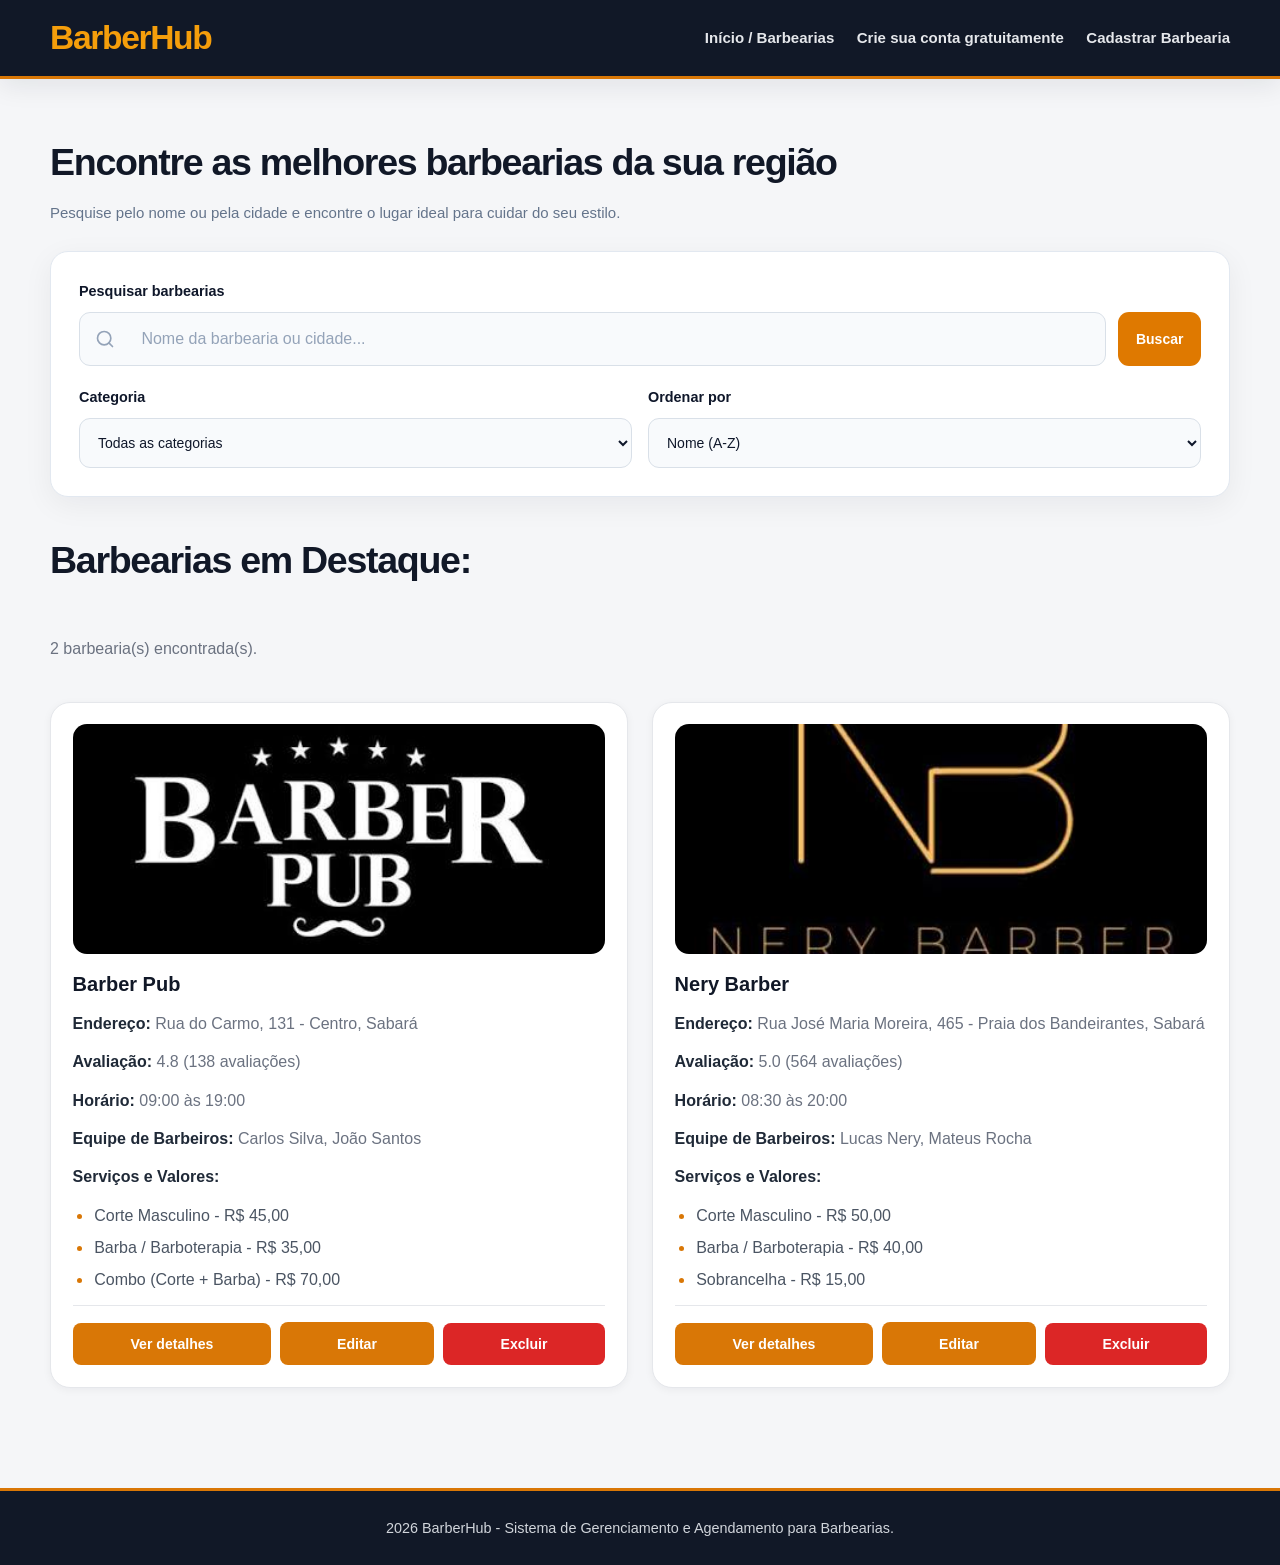
==== commit e6b8db05: "style: moderniza barra de pesquisa, integra link ao clicar na logo e simplifica filtros da dashboard" ====
--- a/index.html
+++ b/index.html
@@ -5,12 +5,20 @@
   <meta charset="UTF-8">
   <meta name="viewport" content="width=device-width, initial-scale=1.0">
   <title>BarberHub - Encontre sua Barbearia</title>
+
   <link rel="stylesheet" href="assets/css/style.css">
+  <link rel="stylesheet" href="assets/css/pesquisa.css">
+
   <script src="assets/js/script.js" defer></script>
 </head>
 <body>
+
   <header>
-    <h1>BarberHub</h1>
+    <h1>
+      <a href="index.html" class="logo-barberhub">
+        BarberHub
+      </a>
+    </h1>
 
     <nav>
       <ul>
@@ -32,57 +40,102 @@
   </header>
 
   <main>
-    <section>
-      <h2>
-        Encontre as melhores barbearias da sua região
-      </h2>
+    <section class="secao-busca">
+      <div class="introducao-busca">
+        <h2>
+          Encontre as melhores barbearias da sua região
+        </h2>
 
-      <p>
-        Agende seu horário com os melhores profissionais
-        de forma rápida e simples.
-      </p>
+        <p>
+          Pesquise pelo nome ou pela cidade e encontre
+          o lugar ideal para cuidar do seu estilo.
+        </p>
+      </div>
 
-      <form action="index.html" method="GET">
-        <p>
-          <label for="busca">Pesquisar:</label>
+      <form
+        action="index.html"
+        method="GET"
+        class="form-pesquisa"
+      >
+        <p class="campo-pesquisa">
+          <label for="busca">Pesquisar barbearias</label>
 
-          <input
-            type="search"
-            id="busca"
-            name="busca"
-            placeholder="Buscar por nome da barbearia ou cidade..."
-          >
+          <span class="grupo-pesquisa">
+            <span class="entrada-pesquisa">
+              <svg
+                xmlns="http://www.w3.org/2000/svg"
+                width="20"
+                height="20"
+                viewBox="0 0 24 24"
+                fill="none"
+                stroke="currentColor"
+                stroke-width="2"
+                stroke-linecap="round"
+                stroke-linejoin="round"
+                aria-hidden="true"
+              >
+                <circle cx="11" cy="11" r="8"></circle>
+                <path d="m21 21-4.35-4.35"></path>
+              </svg>
 
-          <button type="submit">Buscar</button>
+              <input
+                type="search"
+                id="busca"
+                name="busca"
+                placeholder="Nome da barbearia ou cidade..."
+                autocomplete="off"
+              >
+            </span>
+
+            <button type="submit" class="botao-buscar">
+              Buscar
+            </button>
+          </span>
         </p>
 
-        <p>
-          <label for="filtro-categoria">
-            Filtrar por Categoria:
-          </label>
+        <p class="campos-filtros">
+          <span class="campo-filtro">
+            <label for="filtro-categoria">
+              Categoria
+            </label>
 
-          <select id="filtro-categoria" name="categoria">
-            <option value="todas">Todas as Categorias</option>
-            <option value="tradicional">Tradicional</option>
-            <option value="premium">Premium</option>
-            <option value="pub">Barber Pub / Bar</option>
-          </select>
+            <select
+              id="filtro-categoria"
+              name="categoria"
+            >
+              <option value="todas">
+                Todas as categorias
+              </option>
+              <option value="tradicional">
+                Tradicional
+              </option>
+              <option value="premium">
+                Premium
+              </option>
+            </select>
+          </span>
 
-          <label for="ordenacao">Ordenar por:</label>
+          <span class="campo-filtro">
+            <label for="ordenacao">
+              Ordenar por
+            </label>
 
-          <select id="ordenacao" name="ordenacao">
-            <option value="nome">Nome (A-Z)</option>
-            <option value="avaliacao">Melhor Avaliadas</option>
-            <option value="recentes">Mais Recentes</option>
-          </select>
+            <select id="ordenacao" name="ordenacao">
+              <option value="nome">
+                Nome (A-Z)
+              </option>
+              <option value="avaliacao">
+                Melhor avaliadas
+              </option>
+              <option value="recentes">
+                Mais recentes
+              </option>
+            </select>
+          </span>
         </p>
       </form>
     </section>
 
-    <!--
-      Os cartões são adicionados diretamente nesta seção
-      para manter o grid original do CSS.
-    -->
     <section
       id="lista-barbearias"
       aria-label="Barbearias cadastradas"
@@ -105,5 +158,6 @@
       e Agendamento para Barbearias.
     </p>
   </footer>
+
 </body>
 </html>
--- a/assets/css/pesquisa.css
+++ b/assets/css/pesquisa.css
@@ -0,0 +1,270 @@
+
+/* =========================================
+   BARBERHUB - PESQUISA E FILTROS
+   ========================================= */
+
+/* Logo clicável */
+
+.logo-barberhub {
+  color: #f59e0b;
+  text-decoration: none;
+  transition: color 0.2s ease;
+}
+
+.logo-barberhub:hover {
+  color: #fbbf24;
+}
+
+.logo-barberhub:focus-visible {
+  outline: 2px solid #fbbf24;
+  outline-offset: 5px;
+  border-radius: 4px;
+}
+
+/* Apresentação da pesquisa */
+
+.secao-busca {
+  width: 100%;
+}
+
+.introducao-busca h2 {
+  margin-bottom: 12px;
+}
+
+.introducao-busca p {
+  color: #64748b;
+  font-size: 15px;
+  line-height: 1.7;
+}
+
+/* Painel principal */
+
+form[action="index.html"].form-pesquisa {
+  display: grid;
+  grid-template-columns: 1fr;
+  gap: 20px;
+
+  background: #ffffff;
+  border: 1px solid #e2e8f0;
+  border-radius: 18px;
+
+  padding: 28px;
+  margin-top: 25px;
+  margin-bottom: 35px;
+
+  box-shadow: 0 8px 30px rgba(15, 23, 42, 0.06);
+}
+
+/* Campo de pesquisa */
+
+form[action="index.html"] > p.campo-pesquisa {
+  display: flex;
+  flex-direction: column;
+  gap: 9px;
+  width: 100%;
+}
+
+.campo-pesquisa > label,
+.campo-filtro > label {
+  font-size: 13px;
+  font-weight: 700;
+  color: #0f172a;
+}
+
+/* Input e botão lado a lado */
+
+.grupo-pesquisa {
+  display: flex;
+  gap: 12px;
+  align-items: stretch;
+  width: 100%;
+}
+
+/* Caixa com ícone de lupa */
+
+.entrada-pesquisa {
+  display: flex;
+  flex: 1;
+  min-width: 0;
+  align-items: center;
+  gap: 12px;
+
+  background: #f8fafc;
+  border: 1px solid #d9e0e8;
+  border-radius: 11px;
+
+  padding: 0 15px;
+
+  transition:
+    border-color 0.2s ease,
+    box-shadow 0.2s ease,
+    background 0.2s ease;
+}
+
+.entrada-pesquisa svg {
+  flex-shrink: 0;
+  color: #94a3b8;
+}
+
+.entrada-pesquisa:focus-within {
+  background: #ffffff;
+  border-color: #e48100;
+  box-shadow: 0 0 0 3px rgba(228, 129, 0, 0.13);
+}
+
+form[action="index.html"] .entrada-pesquisa input {
+  width: 100%;
+  min-width: 0;
+  height: 52px;
+
+  background: transparent;
+  border: none;
+  outline: none;
+  box-shadow: none;
+
+  padding: 0;
+  margin: 0;
+
+  font-size: 15px;
+  color: #0f172a;
+}
+
+form[action="index.html"] .entrada-pesquisa input:focus {
+  border: none;
+  outline: none;
+  box-shadow: none;
+}
+
+.entrada-pesquisa input::placeholder {
+  color: #94a3b8;
+}
+
+/* Botão Buscar */
+
+form[action="index.html"] .botao-buscar {
+  display: inline-flex;
+  align-items: center;
+  justify-content: center;
+
+  width: 130px;
+  min-height: 52px;
+
+  background: #df7900;
+  color: #ffffff;
+
+  border: none;
+  border-radius: 11px;
+
+  font-size: 14px;
+  font-weight: 700;
+
+  cursor: pointer;
+
+  transition:
+    background 0.2s ease,
+    transform 0.2s ease,
+    box-shadow 0.2s ease;
+}
+
+form[action="index.html"] .botao-buscar:hover {
+  background: #bd6500;
+  box-shadow: 0 4px 12px rgba(223, 121, 0, 0.2);
+}
+
+form[action="index.html"] .botao-buscar:active {
+  transform: translateY(1px);
+}
+
+/* Filtros em duas colunas */
+
+form[action="index.html"] > p.campos-filtros {
+  display: grid;
+  grid-template-columns: repeat(2, minmax(0, 1fr));
+  gap: 16px;
+  width: 100%;
+}
+
+.campo-filtro {
+  display: flex;
+  flex-direction: column;
+  gap: 9px;
+  min-width: 0;
+}
+
+form[action="index.html"] .campo-filtro select {
+  width: 100%;
+  height: 50px;
+
+  background-color: #f8fafc;
+  border: 1px solid #d9e0e8;
+  border-radius: 11px;
+
+  padding: 0 14px;
+
+  color: #0f172a;
+  font-size: 14px;
+
+  cursor: pointer;
+}
+
+form[action="index.html"] .campo-filtro select:focus {
+  outline: none;
+  background-color: #ffffff;
+  border-color: #e48100;
+  box-shadow: 0 0 0 3px rgba(228, 129, 0, 0.13);
+}
+
+/* Responsividade para tablets */
+
+@media (max-width: 768px) {
+  form[action="index.html"].form-pesquisa {
+    padding: 22px;
+  }
+}
+
+/* Responsividade para celulares */
+
+@media (max-width: 600px) {
+  form[action="index.html"].form-pesquisa {
+    padding: 18px;
+    gap: 18px;
+    border-radius: 14px;
+  }
+
+  .grupo-pesquisa {
+    flex-direction: column;
+  }
+
+  form[action="index.html"] .botao-buscar {
+    width: 100%;
+  }
+
+  form[action="index.html"] > p.campos-filtros {
+    grid-template-columns: 1fr;
+    gap: 15px;
+  }
+
+  .entrada-pesquisa {
+    min-height: 52px;
+  }
+}
+
+/* Remove apenas a borda interna do campo de pesquisa */
+
+form[action="index.html"] .entrada-pesquisa input[type="search"],
+form[action="index.html"] .entrada-pesquisa input[type="search"]:focus,
+form[action="index.html"] .entrada-pesquisa input[type="search"]:hover {
+    border: none !important;
+    outline: none !important;
+    box-shadow: none !important;
+    background: transparent !important;
+    border-radius: 0 !important;
+}
+
+/* Alinha o título da pesquisa à esquerda */
+
+.form-pesquisa .campo-pesquisa > label {
+    display: block;
+    width: 100%;
+    text-align: left !important;
+}
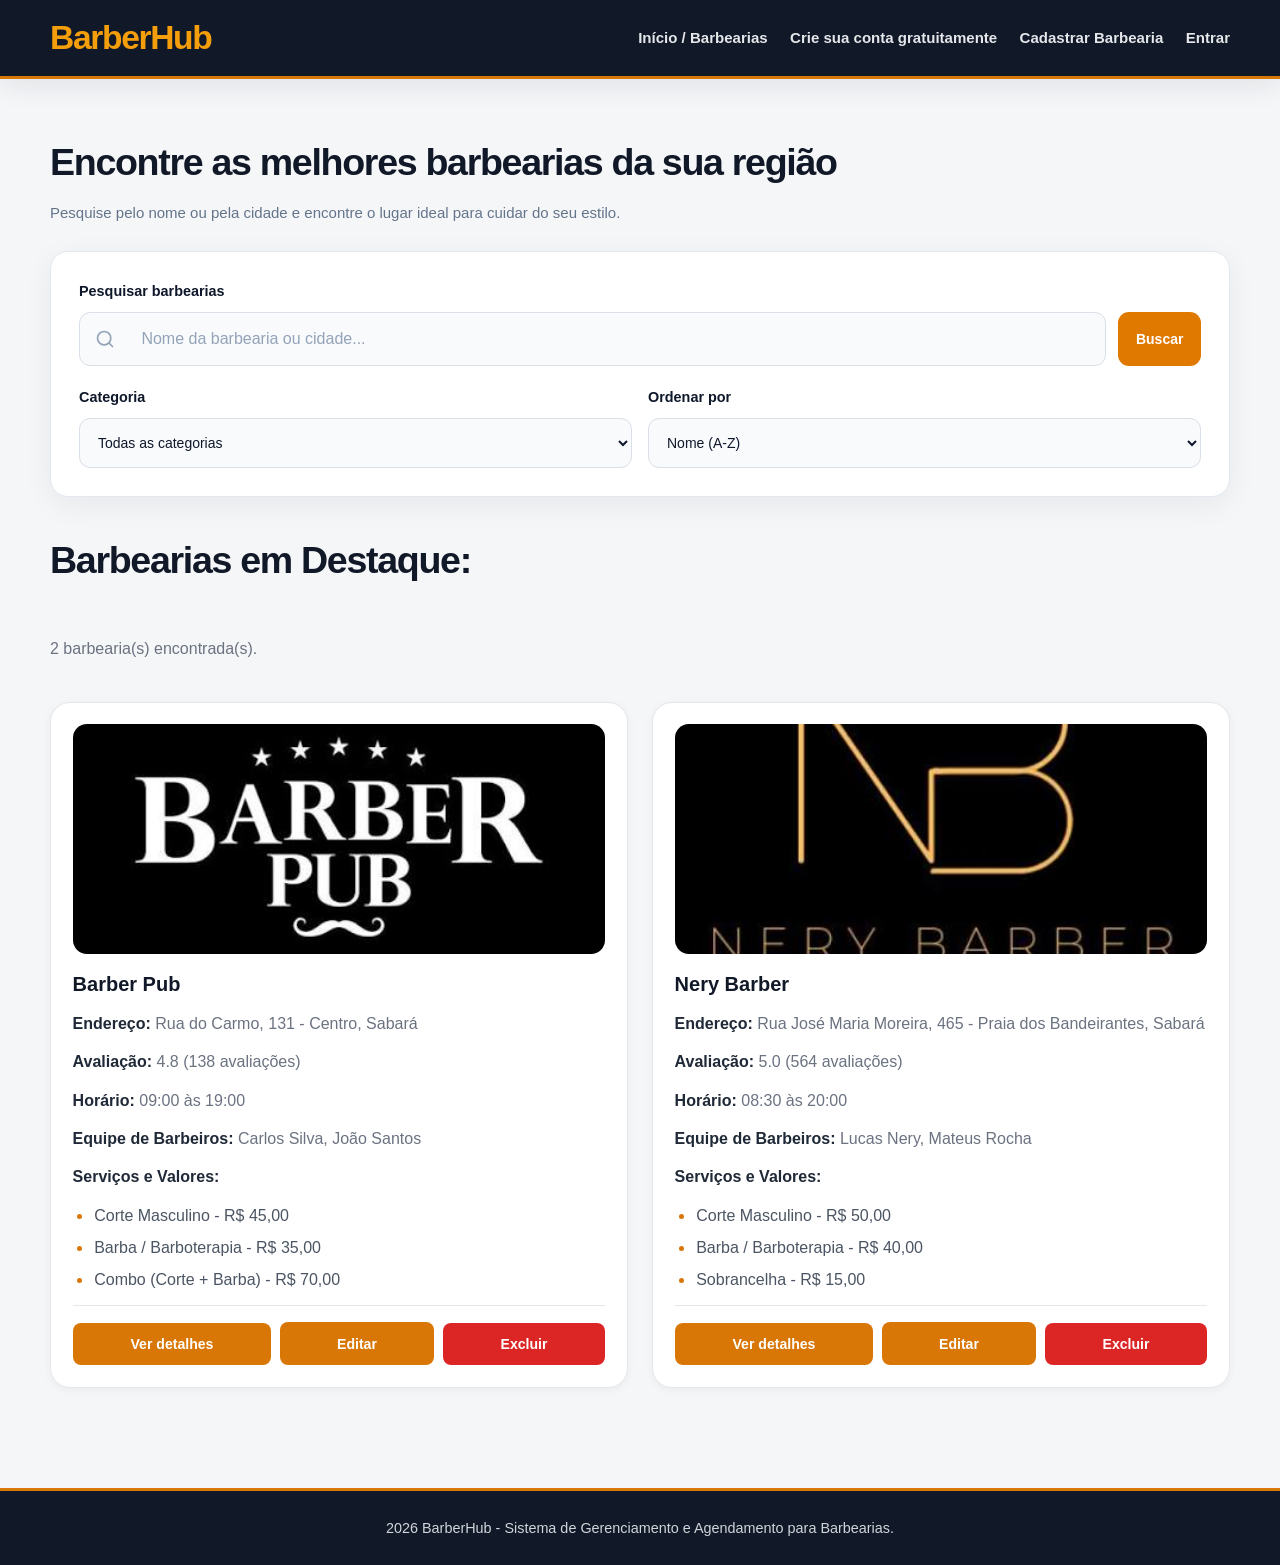
==== commit 58b3068c: "feat: adiciona login demonstrativo e integra navegacao" ====
--- a/index.html
+++ b/index.html
@@ -34,6 +34,9 @@
           <a href="pages/cadastroBarbearia.html">
             Cadastrar Barbearia
           </a>
+        </li>
+        <li>
+            <a href="pages/login.html">Entrar</a>
         </li>
       </ul>
     </nav>
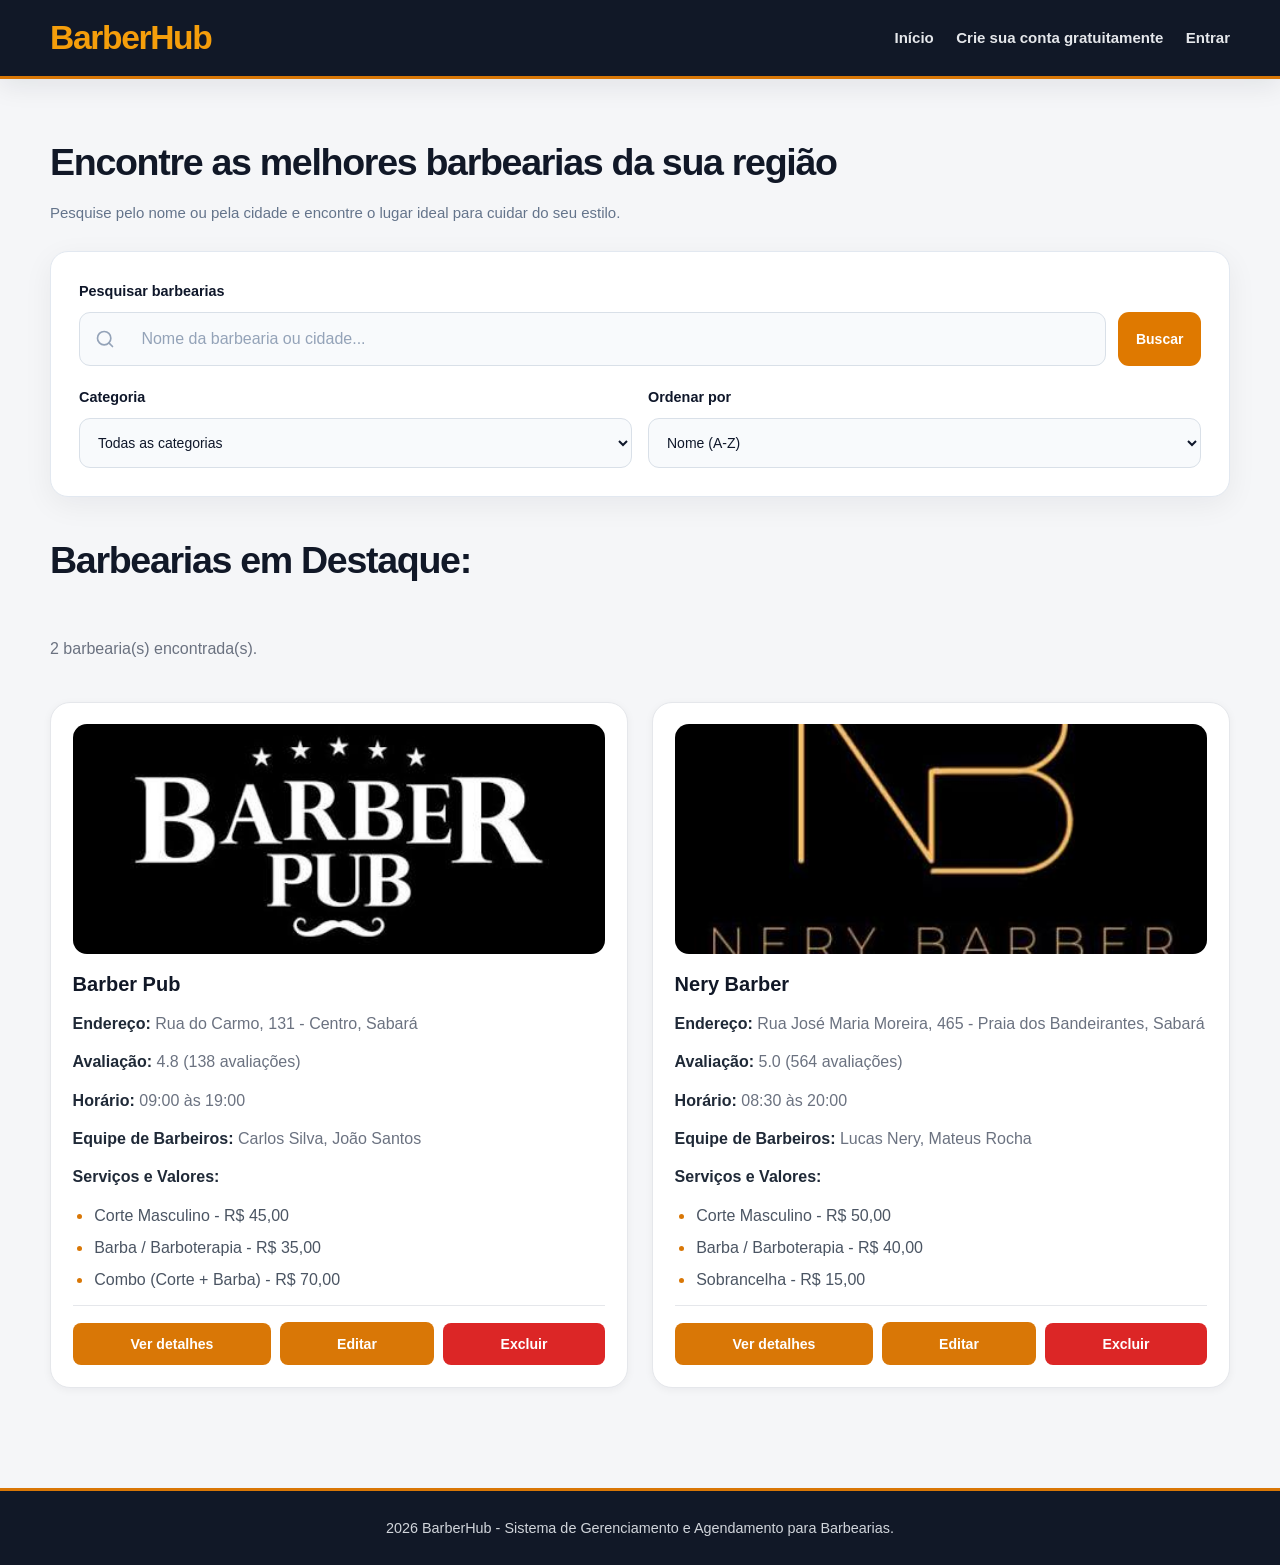
==== commit 39ffeb4d: "feat: adiciona sessao de usuario e saudacao na dashboard" ====
--- a/index.html
+++ b/index.html
@@ -8,8 +8,10 @@
 
   <link rel="stylesheet" href="assets/css/style.css">
   <link rel="stylesheet" href="assets/css/pesquisa.css">
-
+  <link rel="stylesheet" href="assets/css/autenticacao.css">
+  <script src="assets/js/sessao.js" defer></script>
   <script src="assets/js/script.js" defer></script>
+  
 </head>
 <body>
 
@@ -23,20 +25,23 @@
     <nav>
       <ul>
         <li>
-          <a href="index.html">Início / Barbearias</a>
+          <a href="index.html">Início</a>
         </li>
         <li>
           <a href="pages/cadastro.html">
             Crie sua conta gratuitamente
           </a>
         </li>
-        <li>
-          <a href="pages/cadastroBarbearia.html">
-            Cadastrar Barbearia
-          </a>
+        <li id="menu-entrar">
+            <a href="pages/login.html">Entrar</a>
         </li>
-        <li>
-            <a href="pages/login.html">Entrar</a>
+
+        <li id="area-usuario" class="usuario-logado" hidden>
+            <span id="saudacao-usuario" class="saudacao-usuario"></span>
+
+            <button type="button" id="botao-sair" class="botao-sair">
+                Sair
+            </button>
         </li>
       </ul>
     </nav>
--- a/assets/css/autenticacao.css
+++ b/assets/css/autenticacao.css
@@ -0,0 +1,452 @@
+
+/* BARBERHUB - CADASTRO DE CLIENTE E LOGIN */
+
+.auth-logo {
+  color: #f59e0b;
+  text-decoration: none;
+}
+
+.auth-logo:hover {
+  color: #fbbf24;
+}
+
+.auth-main {
+  width: min(1150px, calc(100% - 40px));
+  margin-inline: auto;
+}
+
+.auth-layout {
+  display: grid;
+  grid-template-columns: minmax(250px, .85fr) minmax(0, 1.15fr);
+  gap: 24px;
+  align-items: stretch;
+  margin: 30px 0 50px;
+}
+
+/* PAINEL LATERAL */
+
+.auth-lateral {
+  background: #111827;
+  color: #fff;
+  border-radius: 20px;
+  padding: 42px 30px;
+  display: flex;
+  flex-direction: column;
+  justify-content: center;
+  min-width: 0;
+}
+
+.auth-tag {
+  display: inline-block;
+  color: #e58a0a;
+  font-size: 11px;
+  font-weight: 800;
+  letter-spacing: 1.3px;
+}
+
+.auth-lateral h2 {
+  color: #fff;
+  font-size: clamp(25px, 3vw, 35px);
+  line-height: 1.2;
+  margin: 15px 0;
+}
+
+.auth-lateral > p {
+  color: #cbd5e1;
+  line-height: 1.7;
+}
+
+.auth-beneficios {
+  margin: 25px 0;
+}
+
+.auth-beneficios p {
+  color: #e2e8f0;
+  margin: 10px 0;
+  font-size: 14px;
+}
+
+.auth-link-voltar {
+  color: #fbbf24;
+  text-decoration: none;
+  margin-top: 25px;
+  font-weight: 700;
+}
+
+/* CARTÃO */
+
+.auth-card {
+  min-width: 0;
+  background: #fff;
+  border: 1px solid #e2e8f0;
+  border-radius: 20px;
+  padding: 34px;
+  box-shadow: 0 12px 30px rgba(15, 23, 42, .06);
+}
+
+.auth-cabecalho h2 {
+  margin: 10px 0 5px;
+  color: #111827;
+  font-size: 27px;
+}
+
+.auth-cabecalho p,
+.auth-descricao {
+  color: #64748b;
+  font-size: 14px;
+  line-height: 1.6;
+}
+
+.auth-progresso {
+  margin: 25px 0;
+}
+
+.auth-progresso-texto {
+  display: flex;
+  justify-content: space-between;
+  gap: 10px;
+  font-size: 13px;
+}
+
+.auth-progresso-texto strong {
+  color: #111827;
+}
+
+.auth-progresso-texto span {
+  color: #a85d04;
+  font-weight: 700;
+}
+
+.auth-trilha {
+  height: 6px;
+  margin-top: 10px;
+  background: #e2e8f0;
+  border-radius: 10px;
+  overflow: hidden;
+}
+
+.auth-trilha span {
+  display: block;
+  width: 50%;
+  height: 100%;
+  background: #df7900;
+  transition: width .2s ease;
+}
+
+/* FORMULÁRIOS */
+
+.auth-card form {
+  width: 100%;
+  max-width: none;
+  margin: 0;
+  padding: 0;
+  background: transparent;
+  box-shadow: none;
+}
+
+.auth-card .auth-etapa {
+  border: 0;
+  padding: 0;
+  margin: 0;
+  background: transparent;
+  box-shadow: none;
+  min-width: 0;
+}
+
+.auth-card .auth-etapa legend {
+  font-size: 19px;
+  font-weight: 800;
+  color: #111827;
+  padding: 0;
+  margin: 0;
+  background: transparent;
+}
+
+.auth-descricao {
+  margin: 5px 0 20px;
+}
+
+.auth-campos {
+  display: grid;
+  gap: 17px;
+}
+
+.auth-grade {
+  display: grid;
+  grid-template-columns: repeat(2, minmax(0, 1fr));
+  gap: 15px;
+}
+
+.auth-campo {
+  min-width: 0;
+}
+
+.auth-card .auth-campo label {
+  display: block;
+  margin-bottom: 7px;
+  color: #334155;
+  font-size: 13px;
+  font-weight: 700;
+  text-align: left;
+}
+
+.auth-card .auth-campo input {
+  display: block;
+  width: 100%;
+  min-width: 0;
+  height: 48px;
+  padding: 0 14px;
+  margin: 0;
+  border: 1px solid #cbd5e1;
+  border-radius: 10px;
+  background: #f8fafc;
+  color: #0f172a;
+  font-size: 14px;
+  box-shadow: none;
+  box-sizing: border-box;
+}
+
+.auth-card .auth-campo input:focus {
+  outline: none;
+  border-color: #df7900;
+  box-shadow: 0 0 0 3px rgba(223, 121, 0, .12);
+  background: #fff;
+}
+
+.auth-grupo-cep {
+  display: flex;
+  gap: 10px;
+}
+
+.auth-grupo-cep input {
+  flex: 1;
+}
+
+/* BOTÕES */
+
+.auth-card .auth-acoes {
+  display: flex;
+  gap: 12px;
+  justify-content: space-between;
+  margin-top: 27px;
+}
+
+.auth-card .auth-botao-principal,
+.auth-card .auth-botao-secundario {
+  min-height: 46px;
+  border-radius: 10px;
+  padding: 0 18px;
+  font-size: 14px;
+  font-weight: 700;
+  cursor: pointer;
+  white-space: nowrap;
+}
+
+.auth-card .auth-botao-principal {
+  margin-left: auto;
+  background: #df7900;
+  color: #fff;
+  border: 1px solid #df7900;
+}
+
+.auth-card .auth-botao-principal:hover {
+  background: #bd6500;
+}
+
+.auth-card .auth-botao-secundario {
+  background: #fff7ed;
+  color: #9a5600;
+  border: 1px solid #fed7aa;
+}
+
+.auth-card .auth-botao-secundario:hover {
+  background: #ffedd5;
+}
+
+.auth-card button:disabled {
+  opacity: .65;
+  cursor: not-allowed;
+}
+
+.auth-card [hidden] {
+  display: none !important;
+}
+
+.auth-rodape-card {
+  margin-top: 25px;
+  padding-top: 20px;
+  border-top: 1px solid #e2e8f0;
+  text-align: center;
+  color: #64748b;
+  font-size: 14px;
+}
+
+.auth-rodape-card a {
+  color: #c46b00;
+  font-weight: 800;
+  text-decoration: none;
+}
+
+.auth-mensagem {
+  padding: 12px;
+  border-radius: 10px;
+  margin: 15px 0;
+  font-size: 13px;
+  background: #f0fdf4;
+  color: #166534;
+  border: 1px solid #bbf7d0;
+}
+
+.auth-mensagem[data-tipo="erro"] {
+  background: #fef2f2;
+  color: #991b1b;
+  border-color: #fecaca;
+}
+
+/* LOGIN */
+
+.auth-login .auth-card {
+  align-self: center;
+}
+
+.auth-login .auth-cabecalho {
+  text-align: center;
+  margin-bottom: 25px;
+}
+
+.auth-login .auth-cabecalho h2 {
+  margin-top: 12px;
+}
+
+.auth-login .auth-campos {
+  margin-top: 22px;
+}
+
+.auth-login .auth-botao-principal {
+  width: 100%;
+  margin: 8px 0 0;
+}
+
+.auth-aviso-demo {
+  font-size: 12px;
+  color: #64748b;
+  background: #f8fafc;
+  border-radius: 9px;
+  padding: 12px;
+  line-height: 1.6;
+}
+
+/* RESPONSIVIDADE */
+
+@media (max-width: 850px) {
+  .auth-layout {
+    grid-template-columns: 1fr;
+  }
+
+  .auth-lateral {
+    padding: 26px;
+  }
+
+  .auth-lateral h2 {
+    font-size: 25px;
+  }
+
+  .auth-beneficios {
+    display: none;
+  }
+
+  .auth-link-voltar {
+    margin-top: 10px;
+  }
+}
+
+@media (max-width: 600px) {
+  .auth-main {
+    width: calc(100% - 24px);
+  }
+
+  .auth-layout {
+    gap: 15px;
+    margin-top: 15px;
+  }
+
+  .auth-card {
+    padding: 22px 16px;
+  }
+
+  .auth-grade {
+    grid-template-columns: 1fr;
+  }
+
+  .auth-grupo-cep {
+    flex-wrap: wrap;
+  }
+
+  .auth-grupo-cep button {
+    width: 100%;
+  }
+
+  .auth-card .auth-acoes button {
+    padding: 0 12px;
+  }
+}
+
+/* ETAPA DE SEGURANÇA */
+
+.auth-ajuda {
+  display: block;
+  margin-top: 7px;
+  color: #64748b;
+  font-size: 12px;
+}
+
+.auth-card .auth-mostrar-senha {
+  display: flex;
+  align-items: center;
+  gap: 9px;
+  margin-top: 4px;
+  font-size: 13px;
+  color: #475569;
+  cursor: pointer;
+}
+
+.auth-card .auth-mostrar-senha input {
+  width: 16px;
+  height: 16px;
+  margin: 0;
+  accent-color: #df7900;
+}
+
+/* USUÁRIO LOGADO NA DASHBOARD */
+
+.usuario-logado {
+  display: flex;
+  align-items: center;
+  gap: 12px;
+  flex-wrap: wrap;
+}
+
+.usuario-logado .saudacao-usuario {
+  color: #f59e0b;
+  font-size: 14px;
+  font-weight: 700;
+}
+
+.usuario-logado .botao-sair {
+  padding: 8px 13px;
+  border: 1px solid #475569;
+  border-radius: 8px;
+  background: transparent;
+  color: #ffffff;
+  cursor: pointer;
+  font-size: 13px;
+  font-weight: 600;
+}
+
+.usuario-logado .botao-sair:hover {
+  background: #374151;
+}
+#menu-entrar[hidden],
+#area-usuario[hidden] {
+  display: none !important;
+}
